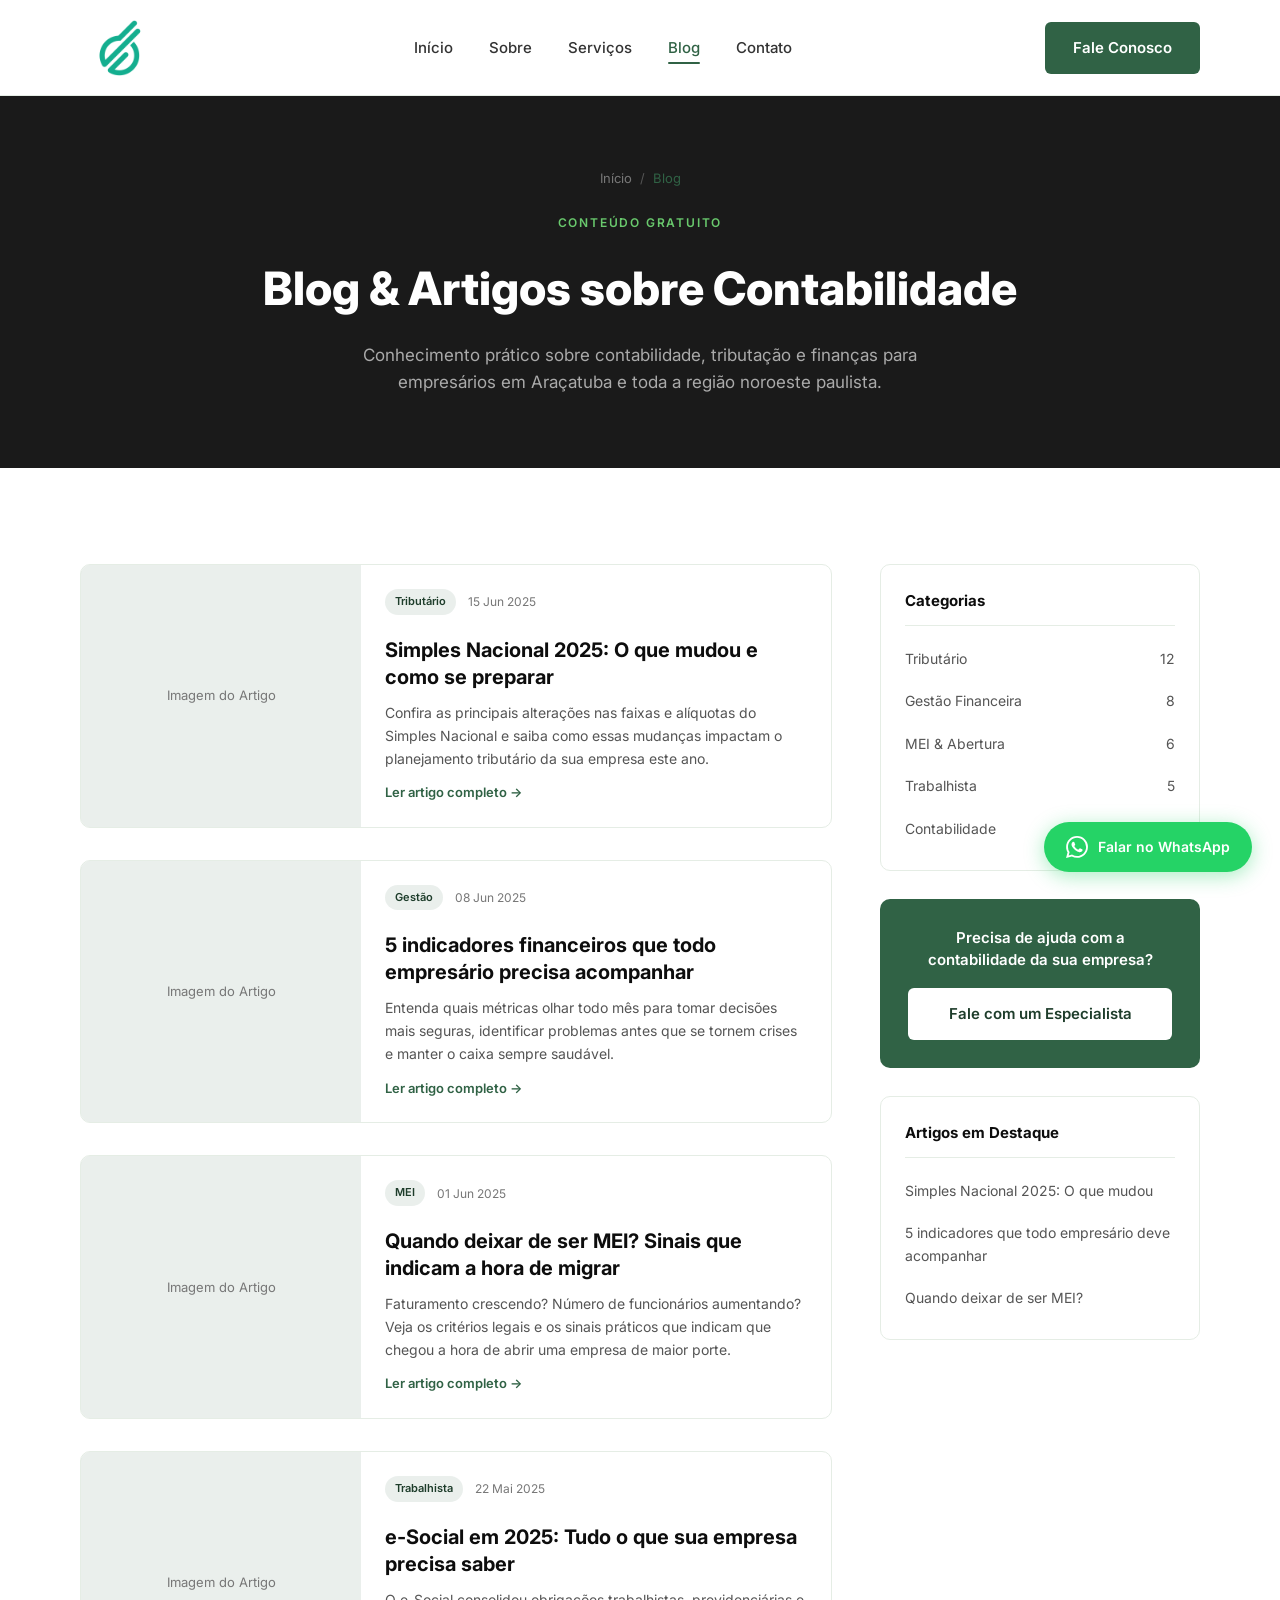
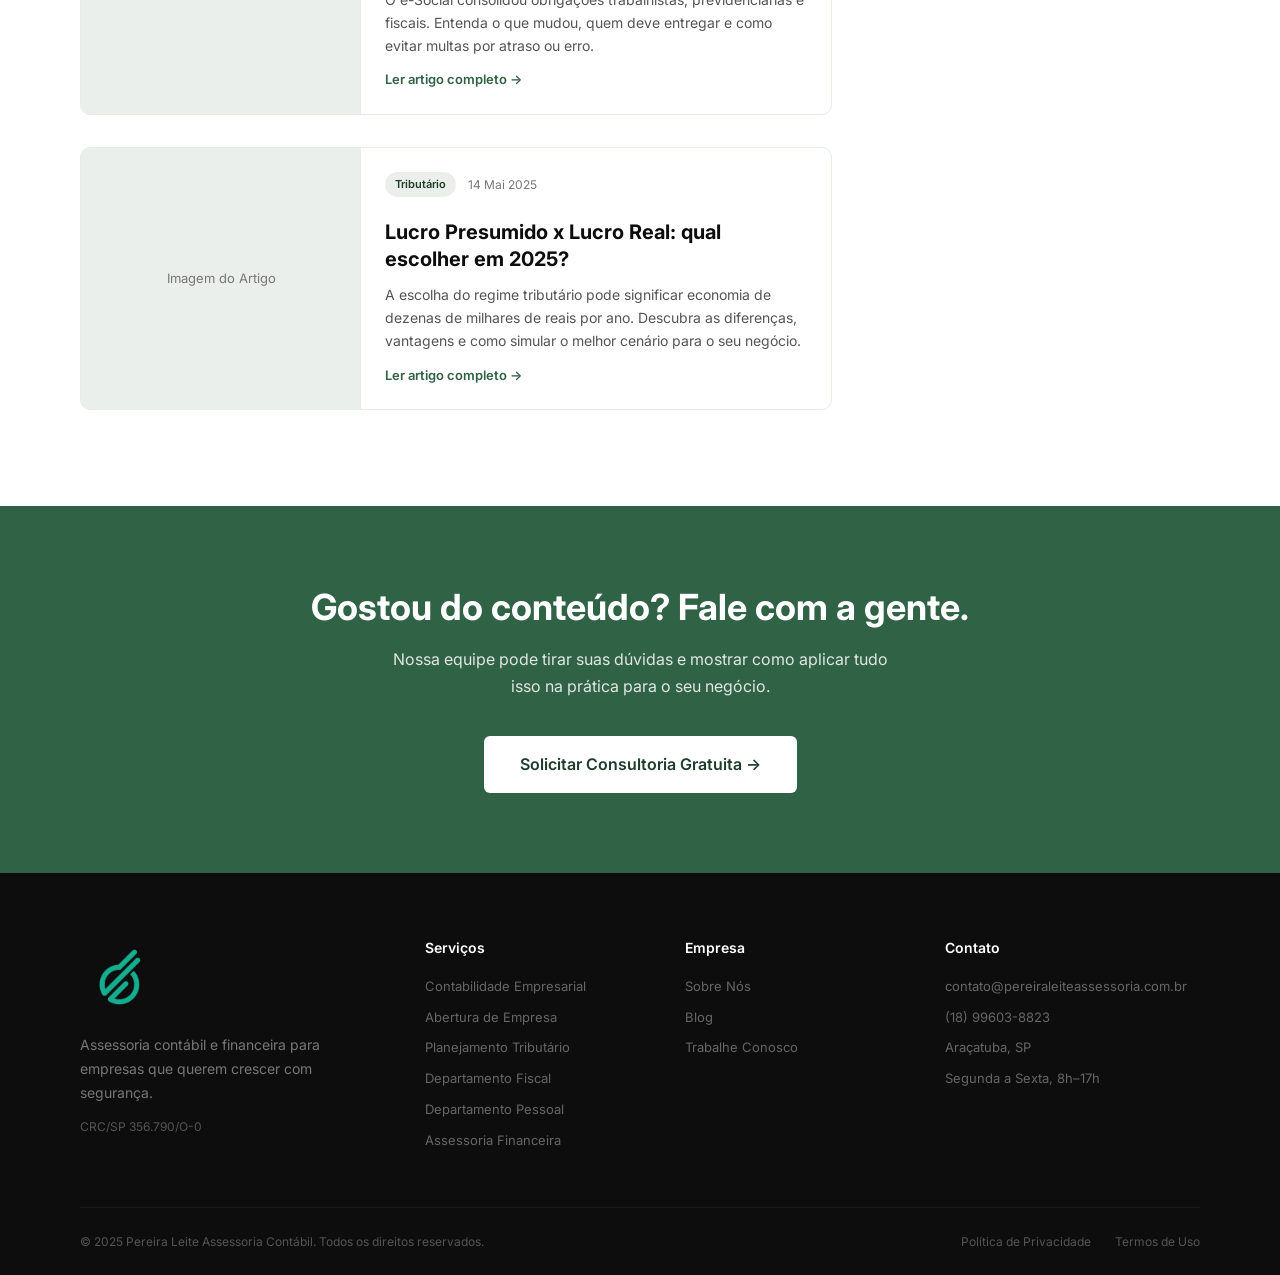
==== blog/index.html @ f35f28d1 "Add files via upload" ====
﻿<!DOCTYPE html>
<html lang="pt-BR">
<head>
  <meta charset="UTF-8" />
  <meta name="viewport" content="width=device-width, initial-scale=1.0" />
  <title>Blog de Contabilidade em Araçatuba-SP | Pereira Leite</title>
  <meta name="description" content="Artigos, dicas e novidades sobre contabilidade, tributação e gestão financeira para empresários em Araçatuba e região noroeste paulista. Conteúdo gratuito do escritório de contabilidade referência em Araçatuba-SP." />
  <meta name="keywords" content="blog contabilidade Araçatuba, dicas contador Araçatuba, tributação empresas Araçatuba SP, gestão financeira Araçatuba, Simples Nacional noroeste paulista, contabilidade digital Araçatuba" />
  <meta name="robots" content="index, follow" />
  <link rel="canonical" href="https://www.pereiraleiteassessoria.com.br/blog/" />

  <meta property="og:type" content="website" />
  <meta property="og:url" content="https://www.pereiraleiteassessoria.com.br/blog/" />
  <meta property="og:title" content="Blog de Contabilidade em Araçatuba-SP | Pereira Leite" />
  <meta property="og:description" content="Conteúdo gratuito sobre contabilidade, tributação e gestão financeira para empresários em Araçatuba e região noroeste paulista." />

  <script type="application/ld+json">
  {
    "@context": "https://schema.org",
    "@type": "Blog",
    "name": "Blog — Pereira Leite Assessoria Contábil",
    "url": "https://www.pereiraleiteassessoria.com.br/blog/",
    "description": "Artigos e dicas sobre contabilidade, planejamento tributário e gestão financeira para empresários e empreendedores em Araçatuba-SP e toda a região noroeste paulista.",
    "publisher": {
      "@type": "AccountingService",
      "name": "Pereira Leite Assessoria Contábil"
    },
    "blogPost": [
      {
        "@type": "BlogPosting",
        "headline": "Simples Nacional 2025: O que mudou e como se preparar",
        "datePublished": "2025-06-15",
        "keywords": "Simples Nacional, tributação, 2025"
      },
      {
        "@type": "BlogPosting",
        "headline": "5 indicadores financeiros que todo empresário precisa acompanhar",
        "datePublished": "2025-06-08",
        "keywords": "indicadores financeiros, DRE, fluxo de caixa"
      },
      {
        "@type": "BlogPosting",
        "headline": "Quando deixar de ser MEI? Sinais que indicam a hora de migrar",
        "datePublished": "2025-06-01",
        "keywords": "MEI, abertura de empresa, faturamento"
      }
    ]
  }
  </script>

  <link rel="icon" type="image/png" href="../img/favicon.png" />
  <link rel="apple-touch-icon" href="../img/favicon.png" />
  <link rel="stylesheet" href="../css/style.css" />
</head>
<body>

  <!-- HEADER -->
  <header class="header">
    <div class="container">
      <a href="../index.html" class="logo">
        <img src="../img/favicon.png" alt="Pereira Leite Assessoria Contábil" class="logo-img" />
      </a>
      <nav class="nav">
        <a href="../index.html">Início</a>
        <a href="../sobre.html">Sobre</a>
        <a href="../servicos.html">Serviços</a>
        <a href="index.html">Blog</a>
        <a href="../contato.html">Contato</a>
      </nav>
      <div class="header-cta">
        <a href="../contato.html" class="btn btn-primary">Fale Conosco</a>
      </div>
      <button class="menu-toggle" aria-label="Menu">
        <span></span><span></span><span></span>
      </button>
    </div>
  </header>

  <!-- PAGE HERO -->
  <section class="page-hero">
    <div class="container">
      <div class="breadcrumb">
        <a href="../index.html">Início</a> / <span>Blog</span>
      </div>
      <span class="section-label">Conteúdo Gratuito</span>
      <h1 class="page-hero-title">Blog & Artigos sobre Contabilidade</h1>
      <p class="page-hero-sub">Conhecimento prático sobre contabilidade, tributação e finanças para empresários em Araçatuba e toda a região noroeste paulista.</p>
    </div>
  </section>

  <!-- BLOG PAGE -->
  <section class="blog-page">
    <div class="container">
      <div class="blog-page-grid">

        <!-- Posts -->
        <div class="blog-posts-list">

          <article class="blog-post-card">
            <div class="blog-post-img">Imagem do Artigo</div>
            <div class="blog-post-body">
              <div class="blog-meta">
                <span class="blog-tag">Tributário</span>
                <span class="blog-date">15 Jun 2025</span>
              </div>
              <h2 class="blog-post-title">Simples Nacional 2025: O que mudou e como se preparar</h2>
              <p class="blog-post-excerpt">Confira as principais alterações nas faixas e alíquotas do Simples Nacional e saiba como essas mudanças impactam o planejamento tributário da sua empresa este ano.</p>
              <a href="#" class="blog-read-more" style="margin-top:12px; display:inline-flex;">Ler artigo completo →</a>
            </div>
          </article>

          <article class="blog-post-card">
            <div class="blog-post-img">Imagem do Artigo</div>
            <div class="blog-post-body">
              <div class="blog-meta">
                <span class="blog-tag">Gestão</span>
                <span class="blog-date">08 Jun 2025</span>
              </div>
              <h2 class="blog-post-title">5 indicadores financeiros que todo empresário precisa acompanhar</h2>
              <p class="blog-post-excerpt">Entenda quais métricas olhar todo mês para tomar decisões mais seguras, identificar problemas antes que se tornem crises e manter o caixa sempre saudável.</p>
              <a href="#" class="blog-read-more" style="margin-top:12px; display:inline-flex;">Ler artigo completo →</a>
            </div>
          </article>

          <article class="blog-post-card">
            <div class="blog-post-img">Imagem do Artigo</div>
            <div class="blog-post-body">
              <div class="blog-meta">
                <span class="blog-tag">MEI</span>
                <span class="blog-date">01 Jun 2025</span>
              </div>
              <h2 class="blog-post-title">Quando deixar de ser MEI? Sinais que indicam a hora de migrar</h2>
              <p class="blog-post-excerpt">Faturamento crescendo? Número de funcionários aumentando? Veja os critérios legais e os sinais práticos que indicam que chegou a hora de abrir uma empresa de maior porte.</p>
              <a href="#" class="blog-read-more" style="margin-top:12px; display:inline-flex;">Ler artigo completo →</a>
            </div>
          </article>

          <article class="blog-post-card">
            <div class="blog-post-img">Imagem do Artigo</div>
            <div class="blog-post-body">
              <div class="blog-meta">
                <span class="blog-tag">Trabalhista</span>
                <span class="blog-date">22 Mai 2025</span>
              </div>
              <h2 class="blog-post-title">e-Social em 2025: Tudo o que sua empresa precisa saber</h2>
              <p class="blog-post-excerpt">O e-Social consolidou obrigações trabalhistas, previdenciárias e fiscais. Entenda o que mudou, quem deve entregar e como evitar multas por atraso ou erro.</p>
              <a href="#" class="blog-read-more" style="margin-top:12px; display:inline-flex;">Ler artigo completo →</a>
            </div>
          </article>

          <article class="blog-post-card">
            <div class="blog-post-img">Imagem do Artigo</div>
            <div class="blog-post-body">
              <div class="blog-meta">
                <span class="blog-tag">Tributário</span>
                <span class="blog-date">14 Mai 2025</span>
              </div>
              <h2 class="blog-post-title">Lucro Presumido x Lucro Real: qual escolher em 2025?</h2>
              <p class="blog-post-excerpt">A escolha do regime tributário pode significar economia de dezenas de milhares de reais por ano. Descubra as diferenças, vantagens e como simular o melhor cenário para o seu negócio.</p>
              <a href="#" class="blog-read-more" style="margin-top:12px; display:inline-flex;">Ler artigo completo →</a>
            </div>
          </article>

        </div>

        <!-- Sidebar -->
        <aside class="blog-sidebar">
          <div class="sidebar-widget">
            <h3 class="sidebar-widget-title">Categorias</h3>
            <ul class="sidebar-categories">
              <li><a href="#">Tributário <span>12</span></a></li>
              <li><a href="#">Gestão Financeira <span>8</span></a></li>
              <li><a href="#">MEI & Abertura <span>6</span></a></li>
              <li><a href="#">Trabalhista <span>5</span></a></li>
              <li><a href="#">Contabilidade <span>9</span></a></li>
            </ul>
          </div>

          <div class="sidebar-cta">
            <p>Precisa de ajuda com a contabilidade da sua empresa?</p>
            <a href="../contato.html" class="btn btn-white">Fale com um Especialista</a>
          </div>

          <div class="sidebar-widget">
            <h3 class="sidebar-widget-title">Artigos em Destaque</h3>
            <ul class="sidebar-categories">
              <li><a href="#">Simples Nacional 2025: O que mudou</a></li>
              <li><a href="#">5 indicadores que todo empresário deve acompanhar</a></li>
              <li><a href="#">Quando deixar de ser MEI?</a></li>
            </ul>
          </div>
        </aside>

      </div>
    </div>
  </section>

  <!-- CTA BANNER -->
  <section class="cta-banner">
    <div class="container">
      <h2 class="section-title white">Gostou do conteúdo? Fale com a gente.</h2>
      <p class="section-sub">Nossa equipe pode tirar suas dúvidas e mostrar como aplicar tudo isso na prática para o seu negócio.</p>
      <a href="../contato.html" class="btn btn-white btn-lg">Solicitar Consultoria Gratuita →</a>
    </div>
  </section>

  <!-- FOOTER -->
  <footer class="footer">
    <div class="container">
      <div class="footer-main">
        <div class="footer-brand">
          <a href="../index.html" class="logo">
            <img src="../img/favicon.png" alt="Pereira Leite Assessoria Contábil" class="logo-img" />
          </a>
          <p class="footer-tagline">Assessoria contábil e financeira para empresas que querem crescer com segurança.</p>
          <p class="footer-crc">CRC/SP 356.790/O-0</p>
        </div>
        <div class="footer-col">
          <p class="footer-col-title">Serviços</p>
          <ul>
            <li><a href="../servicos.html">Contabilidade Empresarial</a></li>
            <li><a href="../servicos.html">Abertura de Empresa</a></li>
            <li><a href="../servicos.html">Planejamento Tributário</a></li>
            <li><a href="../servicos.html">Departamento Fiscal</a></li>
            <li><a href="../servicos.html">Departamento Pessoal</a></li>
            <li><a href="../servicos.html">Assessoria Financeira</a></li>
          </ul>
        </div>
        <div class="footer-col">
          <p class="footer-col-title">Empresa</p>
          <ul>
            <li><a href="../sobre.html">Sobre Nós</a></li>
            <li><a href="index.html">Blog</a></li>
            <li><a href="../contato.html">Trabalhe Conosco</a></li>
          </ul>
        </div>
        <div class="footer-col">
          <p class="footer-col-title">Contato</p>
          <ul>
            <li>contato@pereiraleiteassessoria.com.br</li>
            <li>(18) 99603-8823</li>
            <li>Araçatuba, SP</li>
            <li>Segunda a Sexta, 8h–17h</li>
          </ul>
        </div>
      </div>
      <div class="footer-bottom">
        <p>© 2025 Pereira Leite Assessoria Contábil. Todos os direitos reservados.</p>
        <div class="footer-bottom-links">
          <a href="#">Política de Privacidade</a>
          <a href="#">Termos de Uso</a>
        </div>
      </div>
    </div>
  </footer>

  <a href="https://wa.me/5518996038823?text=Ol%C3%A1%2C%20gostaria%20de%20saber%20mais%20sobre%20os%20servi%C3%A7os%20da%20Pereira%20Leite." class="whatsapp-float" target="_blank" rel="noopener" aria-label="Falar no WhatsApp">
    <svg viewBox="0 0 24 24" fill="currentColor" xmlns="http://www.w3.org/2000/svg"><path d="M17.472 14.382c-.297-.149-1.758-.867-2.03-.967-.273-.099-.471-.148-.67.15-.197.297-.767.966-.94 1.164-.173.199-.347.223-.644.075-.297-.15-1.255-.463-2.39-1.475-.883-.788-1.48-1.761-1.653-2.059-.173-.297-.018-.458.13-.606.134-.133.298-.347.446-.52.149-.174.198-.298.298-.497.099-.198.05-.371-.025-.52-.075-.149-.669-1.612-.916-2.207-.242-.579-.487-.5-.669-.51-.173-.008-.371-.01-.57-.01-.198 0-.52.074-.792.372-.272.297-1.04 1.016-1.04 2.479 0 1.462 1.065 2.875 1.213 3.074.149.198 2.096 3.2 5.077 4.487.709.306 1.262.489 1.694.625.712.227 1.36.195 1.871.118.571-.085 1.758-.719 2.006-1.413.248-.694.248-1.289.173-1.413-.074-.124-.272-.198-.57-.347m-5.421 7.403h-.004a9.87 9.87 0 01-5.031-1.378l-.361-.214-3.741.982.998-3.648-.235-.374a9.86 9.86 0 01-1.51-5.26c.001-5.45 4.436-9.884 9.888-9.884 2.64 0 5.122 1.03 6.988 2.898a9.825 9.825 0 012.893 6.994c-.003 5.45-4.437 9.884-9.885 9.884m8.413-18.297A11.815 11.815 0 0012.05 0C5.495 0 .16 5.335.157 11.892c0 2.096.547 4.142 1.588 5.945L.057 24l6.305-1.654a11.882 11.882 0 005.683 1.448h.005c6.554 0 11.89-5.335 11.893-11.893a11.821 11.821 0 00-3.48-8.413Z"/></svg>
    <span class="wa-label">Falar no WhatsApp</span>
  </a>
  <script src="../js/main.js"></script>
</body>
</html>
---- css/style.css ----
/* ============================================================
   Pereira Leite Assessoria Contábil — Design System
   ============================================================ */

@import url('https://fonts.googleapis.com/css2?family=Inter:wght@400;500;600;700;800&display=swap');

:root {
  --green:        #306245;
  --green-light:  #3d7a57;
  --green-dark:   #1e3d2b;
  --green-bg:     #f0f5f2;
  --green-subtle: rgba(48, 98, 69, 0.10);
  --black:        #0D0D0D;
  --dark:         #1A1A1A;
  --gray-700:     #333333;
  --gray-500:     #555555;
  --gray-400:     #777777;
  --gray-200:     #DDDDDD;
  --gray-100:     #F5F5F5;
  --white:        #FFFFFF;
  --border:       #E5EDE5;

  --font:         'Inter', sans-serif;
  --radius-sm:    6px;
  --radius-md:    10px;
  --radius-lg:    14px;
  --shadow-sm:    0 1px 4px rgba(0,0,0,.06);
  --shadow-md:    0 4px 16px rgba(0,0,0,.08);
  --shadow-lg:    0 8px 32px rgba(0,0,0,.10);

  --container:    1280px;
  --section-py:   96px;
}

/* ── Reset ── */
*, *::before, *::after { box-sizing: border-box; margin: 0; padding: 0; }
html { scroll-behavior: smooth; }
body { font-family: var(--font); color: var(--dark); background: var(--white); line-height: 1.6; -webkit-font-smoothing: antialiased; }
img { max-width: 100%; display: block; }
a { color: inherit; text-decoration: none; }
ul { list-style: none; }

/* ── Container ── */
.container {
  width: 100%;
  max-width: var(--container);
  margin: 0 auto;
  padding: 0 80px;
}

/* ── Buttons ── */
.btn {
  display: inline-flex;
  align-items: center;
  gap: 8px;
  font-family: var(--font);
  font-weight: 600;
  font-size: 15px;
  border-radius: var(--radius-sm);
  padding: 14px 28px;
  cursor: pointer;
  border: none;
  transition: all .2s ease;
  white-space: nowrap;
}
.btn-primary {
  background: var(--green);
  color: var(--white);
}
.btn-primary:hover { background: var(--green-light); transform: translateY(-1px); box-shadow: var(--shadow-md); }
.btn-outline {
  background: transparent;
  color: var(--green);
  border: 1.5px solid var(--green);
}
.btn-outline:hover { background: var(--green-bg); transform: translateY(-1px); }
.btn-white {
  background: var(--white);
  color: var(--green-dark);
}
.btn-white:hover { background: var(--green-bg); transform: translateY(-1px); }
.btn-lg { font-size: 16px; padding: 16px 36px; }

/* ── Section Label ── */
.section-label {
  display: inline-block;
  font-size: 12px;
  font-weight: 600;
  letter-spacing: 1.8px;
  text-transform: uppercase;
  color: var(--green);
  margin-bottom: 12px;
}

/* ── Section Title ── */
.section-title {
  font-size: 38px;
  font-weight: 700;
  line-height: 1.2;
  color: var(--black);
}
.section-title.white { color: var(--white); }

.section-sub {
  font-size: 16px;
  color: var(--gray-500);
  line-height: 1.7;
  max-width: 560px;
}

/* ── Header ── */
.header {
  position: sticky;
  top: 0;
  z-index: 100;
  background: var(--white);
  border-bottom: 1px solid var(--border);
  height: 96px;
}
.header .container {
  height: 100%;
  display: flex;
  align-items: center;
  justify-content: space-between;
}
.logo {
  display: flex;
  align-items: center;
  gap: 10px;
  font-weight: 700;
  font-size: 18px;
  color: var(--black);
}
.logo-img { height: 80px; width: auto; display: block; }
.nav { display: flex; align-items: center; gap: 36px; }
.nav a {
  font-size: 15px;
  font-weight: 500;
  color: var(--gray-700);
  transition: color .2s;
  position: relative;
}
.nav a:hover, .nav a.active { color: var(--green); }
.nav a.active::after {
  content: '';
  position: absolute;
  bottom: -4px;
  left: 0; right: 0;
  height: 2px;
  background: var(--green);
  border-radius: 2px;
}
.header-cta { display: flex; align-items: center; gap: 12px; }

/* ── Mobile menu toggle ── */
.menu-toggle {
  display: none;
  flex-direction: column;
  gap: 5px;
  cursor: pointer;
  padding: 4px;
  background: none;
  border: none;
}
.menu-toggle span {
  display: block;
  width: 24px;
  height: 2px;
  background: var(--dark);
  border-radius: 2px;
  transition: all .3s;
}

/* ── Hero ── */
.hero {
  background: var(--green-bg);
  padding: 100px 0;
  text-align: center;
}
.hero-badge {
  display: inline-flex;
  align-items: center;
  gap: 6px;
  background: var(--green-subtle);
  color: var(--green-dark);
  font-size: 13px;
  font-weight: 500;
  padding: 6px 16px;
  border-radius: 20px;
  margin-bottom: 28px;
}
.hero-title {
  font-size: 58px;
  font-weight: 800;
  line-height: 1.15;
  color: var(--black);
  max-width: 760px;
  margin: 0 auto 20px;
}
.hero-title span { color: var(--green); }
.hero-sub {
  font-size: 18px;
  color: var(--gray-500);
  line-height: 1.7;
  max-width: 600px;
  margin: 0 auto 40px;
}
.hero-ctas {
  display: flex;
  align-items: center;
  justify-content: center;
  gap: 16px;
  flex-wrap: wrap;
  margin-bottom: 64px;
}
.trust-row {
  display: flex;
  align-items: center;
  justify-content: center;
  gap: 40px;
  flex-wrap: wrap;
}
.trust-item { text-align: center; }
.trust-number {
  font-size: 30px;
  font-weight: 700;
  color: var(--green);
  line-height: 1;
}
.trust-label {
  font-size: 13px;
  color: var(--gray-400);
  margin-top: 4px;
}
.trust-divider {
  width: 1px;
  height: 44px;
  background: var(--gray-200);
}

/* ── Services ── */
.services { padding: var(--section-py) 0; background: var(--white); }
.services-header {
  text-align: center;
  margin-bottom: 56px;
}
.services-header .section-sub { margin: 12px auto 0; }
.services-grid {
  display: grid;
  grid-template-columns: repeat(3, 1fr);
  gap: 24px;
}
.service-card {
  background: var(--green-bg);
  border: 1px solid var(--border);
  border-radius: var(--radius-md);
  padding: 32px 28px;
  transition: all .25s ease;
}
.service-card:hover {
  transform: translateY(-4px);
  box-shadow: var(--shadow-md);
  border-color: var(--green);
}
.service-icon {
  width: 48px;
  height: 48px;
  background: var(--green-subtle);
  border-radius: var(--radius-sm);
  display: flex;
  align-items: center;
  justify-content: center;
  color: var(--green);
  margin-bottom: 16px;
}
.service-icon svg { width: 24px; height: 24px; }
.service-title {
  font-size: 18px;
  font-weight: 600;
  color: var(--black);
  margin-bottom: 10px;
}
.service-desc {
  font-size: 14px;
  color: var(--gray-500);
  line-height: 1.65;
}
.service-link {
  display: inline-flex;
  align-items: center;
  gap: 6px;
  font-size: 13px;
  font-weight: 600;
  color: var(--green);
  margin-top: 16px;
  transition: gap .2s;
}
.service-link:hover { gap: 10px; }

/* ── About ── */
.about {
  background: var(--dark);
  padding: var(--section-py) 0;
}
.about .container {
  display: grid;
  grid-template-columns: 1fr 1fr;
  gap: 80px;
  align-items: center;
}
.about-image {
  border-radius: var(--radius-lg);
  overflow: hidden;
  aspect-ratio: 4/3;
  background: rgba(46,125,50,.15);
  display: flex;
  align-items: center;
  justify-content: center;
  color: var(--gray-400);
  font-size: 14px;
}
.about-image img { width: 100%; height: 100%; object-fit: cover; }
.about-label { color: #69C96D; }
.about-title { color: var(--white); margin: 8px 0 20px; font-size: 36px; }
.about-desc {
  font-size: 16px;
  color: #AAAAAA;
  line-height: 1.75;
  margin-bottom: 28px;
}
.about-list { display: flex; flex-direction: column; gap: 12px; }
.about-list li {
  display: flex;
  align-items: center;
  gap: 12px;
  font-size: 15px;
  font-weight: 500;
  color: #DDDDDD;
}
.about-list li::before {
  content: '';
  width: 8px;
  height: 8px;
  border-radius: 50%;
  background: var(--green);
  flex-shrink: 0;
}

/* ── CTA Banner ── */
.cta-banner {
  background: var(--green);
  padding: 80px 0;
  text-align: center;
}
.cta-banner .section-title { font-size: 36px; max-width: 680px; margin: 0 auto 16px; }
.cta-banner .section-sub { color: rgba(255,255,255,.85); max-width: 520px; margin: 0 auto 36px; }
.cta-banner .btn-white { font-size: 16px; padding: 16px 36px; }

/* ── Blog ── */
.blog { padding: var(--section-py) 0; background: var(--green-bg); }
.blog-header {
  display: flex;
  align-items: flex-end;
  justify-content: space-between;
  margin-bottom: 48px;
}
.blog-grid {
  display: grid;
  grid-template-columns: repeat(3, 1fr);
  gap: 28px;
}
.blog-card {
  background: var(--white);
  border-radius: var(--radius-md);
  border: 1px solid var(--border);
  overflow: hidden;
  transition: all .25s;
}
.blog-card:hover { transform: translateY(-4px); box-shadow: var(--shadow-md); }
.blog-card-img {
  aspect-ratio: 16/9;
  background: var(--green-subtle);
  display: flex;
  align-items: center;
  justify-content: center;
  color: var(--gray-400);
  font-size: 13px;
  overflow: hidden;
}
.blog-card-img img { width: 100%; height: 100%; object-fit: cover; }
.blog-card-body { padding: 24px; }
.blog-meta {
  display: flex;
  align-items: center;
  gap: 12px;
  margin-bottom: 12px;
}
.blog-tag {
  background: var(--green-subtle);
  color: var(--green-dark);
  font-size: 11px;
  font-weight: 600;
  padding: 4px 10px;
  border-radius: 20px;
}
.blog-date { font-size: 12px; color: var(--gray-400); }
.blog-card-title {
  font-size: 17px;
  font-weight: 600;
  color: var(--black);
  line-height: 1.4;
  margin-bottom: 10px;
}
.blog-card-excerpt {
  font-size: 13px;
  color: var(--gray-500);
  line-height: 1.65;
  margin-bottom: 16px;
}
.blog-read-more {
  font-size: 13px;
  font-weight: 600;
  color: var(--green);
  display: inline-flex;
  align-items: center;
  gap: 4px;
  transition: gap .2s;
}
.blog-read-more:hover { gap: 8px; }

/* ── Footer ── */
.footer {
  background: var(--black);
  padding-top: 64px;
}
.footer-main {
  display: grid;
  grid-template-columns: 1.4fr 1fr 1fr 1.2fr;
  gap: 48px;
  padding-bottom: 56px;
}
.footer-brand .logo { margin-bottom: 16px; }
.footer-tagline {
  font-size: 14px;
  color: #777;
  line-height: 1.7;
  margin-bottom: 12px;
}
.footer-crc { font-size: 12px; color: #555; }
.footer-col-title {
  font-size: 14px;
  font-weight: 600;
  color: var(--white);
  margin-bottom: 16px;
}
.footer-col ul { display: flex; flex-direction: column; gap: 10px; }
.footer-col ul li a, .footer-col ul li {
  font-size: 13px;
  color: #666;
  transition: color .2s;
}
.footer-col ul li a:hover { color: var(--green); }
.footer-bottom {
  border-top: 1px solid #1A1A1A;
  padding: 24px 0;
  display: flex;
  align-items: center;
  justify-content: space-between;
}
.footer-bottom p, .footer-bottom a {
  font-size: 12px;
  color: #555;
}
.footer-bottom a:hover { color: var(--green); }
.footer-bottom-links { display: flex; gap: 24px; }

/* ── Page Hero (inner pages) ── */
.page-hero {
  background: var(--dark);
  padding: 72px 0;
  text-align: center;
}
.page-hero .section-label { color: #69C96D; }
.page-hero .page-hero-title {
  font-size: 46px;
  font-weight: 800;
  color: var(--white);
  margin: 8px 0 16px;
}
.page-hero .page-hero-sub {
  font-size: 17px;
  color: #AAAAAA;
  max-width: 560px;
  margin: 0 auto;
}
.breadcrumb {
  display: flex;
  align-items: center;
  justify-content: center;
  gap: 8px;
  font-size: 13px;
  color: #555;
  margin-bottom: 20px;
}
.breadcrumb a { color: #777; }
.breadcrumb a:hover { color: var(--green); }
.breadcrumb span { color: var(--green); }

/* ── Contact Form ── */
.contact-section { padding: var(--section-py) 0; }
.contact-grid {
  display: grid;
  grid-template-columns: 1fr 1.3fr;
  gap: 80px;
  align-items: start;
}
.contact-info { display: flex; flex-direction: column; gap: 28px; }
.contact-info-title { font-size: 28px; font-weight: 700; color: var(--black); margin-bottom: 8px; }
.contact-info-desc { font-size: 15px; color: var(--gray-500); line-height: 1.7; }
.contact-item {
  display: flex;
  gap: 16px;
  align-items: flex-start;
}
.contact-item-icon {
  width: 44px;
  height: 44px;
  background: var(--green-subtle);
  border-radius: var(--radius-sm);
  display: flex;
  align-items: center;
  justify-content: center;
  flex-shrink: 0;
  color: var(--green);
}
.contact-item-icon svg { width: 20px; height: 20px; }
.contact-item-label { font-size: 12px; color: var(--gray-400); font-weight: 500; text-transform: uppercase; letter-spacing: 1px; }
.contact-item-value { font-size: 15px; font-weight: 500; color: var(--dark); margin-top: 2px; }
.contact-form {
  background: var(--white);
  border: 1px solid var(--border);
  border-radius: var(--radius-lg);
  padding: 40px;
  box-shadow: var(--shadow-sm);
}
.form-title { font-size: 22px; font-weight: 700; margin-bottom: 28px; color: var(--black); }
.form-row { display: grid; grid-template-columns: 1fr 1fr; gap: 16px; }
.form-group { display: flex; flex-direction: column; gap: 6px; margin-bottom: 16px; }
.form-group label { font-size: 13px; font-weight: 600; color: var(--gray-700); }
.form-group input,
.form-group select,
.form-group textarea {
  font-family: var(--font);
  font-size: 14px;
  color: var(--dark);
  background: var(--white);
  border: 1.5px solid var(--border);
  border-radius: var(--radius-sm);
  padding: 12px 14px;
  outline: none;
  transition: border-color .2s;
  width: 100%;
}
.form-group input:focus,
.form-group select:focus,
.form-group textarea:focus { border-color: var(--green); box-shadow: 0 0 0 3px rgba(46,125,50,.08); }
.form-group textarea { resize: vertical; min-height: 120px; }
.form-group .form-full { grid-column: 1 / -1; }
.form-submit { width: 100%; justify-content: center; font-size: 16px; padding: 16px; }

/* ── Map placeholder ── */
.map-placeholder {
  background: var(--green-subtle);
  border-radius: var(--radius-md);
  height: 280px;
  display: flex;
  align-items: center;
  justify-content: center;
  font-size: 14px;
  color: var(--gray-400);
  border: 1px dashed var(--border);
  margin-top: 28px;
}

/* ── Blog page ── */
.blog-page { padding: var(--section-py) 0; }
.blog-page-grid {
  display: grid;
  grid-template-columns: 1fr 320px;
  gap: 48px;
  align-items: start;
}
.blog-posts-list { display: flex; flex-direction: column; gap: 32px; }
.blog-post-card {
  display: grid;
  grid-template-columns: 280px 1fr;
  gap: 24px;
  background: var(--white);
  border: 1px solid var(--border);
  border-radius: var(--radius-md);
  overflow: hidden;
  transition: all .25s;
}
.blog-post-card:hover { box-shadow: var(--shadow-md); transform: translateY(-2px); }
.blog-post-img {
  background: var(--green-subtle);
  display: flex;
  align-items: center;
  justify-content: center;
  color: var(--gray-400);
  font-size: 13px;
  min-height: 180px;
}
.blog-post-body { padding: 24px 24px 24px 0; display: flex; flex-direction: column; justify-content: center; }
.blog-post-title { font-size: 20px; font-weight: 700; color: var(--black); margin: 10px 0 10px; line-height: 1.35; }
.blog-post-excerpt { font-size: 14px; color: var(--gray-500); line-height: 1.65; }

/* Sidebar */
.blog-sidebar { display: flex; flex-direction: column; gap: 28px; }
.sidebar-widget {
  background: var(--white);
  border: 1px solid var(--border);
  border-radius: var(--radius-md);
  padding: 24px;
}
.sidebar-widget-title {
  font-size: 15px;
  font-weight: 700;
  color: var(--black);
  margin-bottom: 16px;
  padding-bottom: 12px;
  border-bottom: 1px solid var(--border);
}
.sidebar-categories { display: flex; flex-direction: column; gap: 8px; }
.sidebar-categories li a {
  display: flex;
  justify-content: space-between;
  font-size: 14px;
  color: var(--gray-500);
  padding: 6px 0;
  transition: color .2s;
}
.sidebar-categories li a:hover { color: var(--green); }
.sidebar-cta {
  background: var(--green);
  border-radius: var(--radius-md);
  padding: 28px;
  text-align: center;
}
.sidebar-cta p { font-size: 15px; font-weight: 600; color: white; margin-bottom: 16px; line-height: 1.5; }
.sidebar-cta .btn { width: 100%; justify-content: center; }

/* ── Sobre page ── */
.about-page { padding: var(--section-py) 0; }
.about-page-grid {
  display: grid;
  grid-template-columns: 1fr 1fr;
  gap: 80px;
  align-items: center;
  margin-bottom: 80px;
}
.about-page-img {
  border-radius: var(--radius-lg);
  aspect-ratio: 4/3;
  background: var(--green-subtle);
  display: flex;
  align-items: center;
  justify-content: center;
  color: var(--gray-400);
  font-size: 14px;
}
.about-page-img img { width: 100%; height: 100%; object-fit: cover; border-radius: var(--radius-lg); }
.values-section { padding: var(--section-py) 0; background: var(--green-bg); }
.values-grid {
  display: grid;
  grid-template-columns: repeat(3, 1fr);
  gap: 24px;
  margin-top: 48px;
}
.value-card {
  background: var(--white);
  border: 1px solid var(--border);
  border-radius: var(--radius-md);
  padding: 32px 28px;
  text-align: center;
}
.value-icon { margin-bottom: 16px; display: flex; align-items: center; justify-content: center; color: var(--green); }
.value-icon svg { width: 32px; height: 32px; }
.value-title { font-size: 18px; font-weight: 700; color: var(--black); margin-bottom: 10px; }
.value-desc { font-size: 14px; color: var(--gray-500); line-height: 1.65; }
.team-section { padding: var(--section-py) 0; }
.team-grid {
  display: grid;
  grid-template-columns: repeat(3, 1fr);
  gap: 28px;
  margin-top: 48px;
}
.team-card {
  background: var(--white);
  border: 1px solid var(--border);
  border-radius: var(--radius-md);
  overflow: hidden;
  text-align: center;
}
.team-photo {
  background: var(--green-subtle);
  aspect-ratio: 1;
  display: flex;
  align-items: center;
  justify-content: center;
  color: var(--gray-400);
  font-size: 13px;
}
.team-photo img { width: 100%; height: 100%; object-fit: cover; }
.team-info { padding: 20px; }
.team-name { font-size: 17px; font-weight: 700; color: var(--black); }
.team-role { font-size: 13px; color: var(--green); font-weight: 500; margin: 4px 0 8px; }
.team-crc { font-size: 12px; color: var(--gray-400); }

/* ── Serviços page ── */
.services-page { padding: var(--section-py) 0; }
.services-full-grid {
  display: grid;
  grid-template-columns: repeat(2, 1fr);
  gap: 28px;
}
.service-full-card {
  background: var(--white);
  border: 1px solid var(--border);
  border-radius: var(--radius-md);
  padding: 36px 32px;
  transition: all .25s;
}
.service-full-card:hover { border-color: var(--green); box-shadow: var(--shadow-md); transform: translateY(-2px); }
.service-full-card .service-icon { margin-bottom: 20px; }
.service-full-title { font-size: 22px; font-weight: 700; color: var(--black); margin-bottom: 12px; }
.service-full-desc { font-size: 15px; color: var(--gray-500); line-height: 1.7; margin-bottom: 20px; }
.service-includes { display: flex; flex-direction: column; gap: 8px; }
.service-includes li {
  display: flex;
  align-items: center;
  gap: 8px;
  font-size: 13px;
  color: var(--gray-700);
}
.service-includes li::before {
  content: '✓';
  color: var(--green);
  font-weight: 700;
  flex-shrink: 0;
}
.faq-section { padding: var(--section-py) 0; background: var(--green-bg); }
.faq-list { max-width: 760px; margin: 48px auto 0; display: flex; flex-direction: column; gap: 12px; }
.faq-item {
  background: var(--white);
  border: 1px solid var(--border);
  border-radius: var(--radius-sm);
  overflow: hidden;
}
.faq-question {
  display: flex;
  justify-content: space-between;
  align-items: center;
  padding: 20px 24px;
  font-weight: 600;
  font-size: 15px;
  cursor: pointer;
  color: var(--black);
  transition: color .2s;
}
.faq-question:hover { color: var(--green); }
.faq-question::after { content: '+'; font-size: 20px; font-weight: 400; color: var(--green); }
.faq-answer {
  padding: 0 24px 20px;
  font-size: 14px;
  color: var(--gray-500);
  line-height: 1.7;
  display: none;
}
.faq-item.open .faq-answer { display: block; }
.faq-item.open .faq-question::after { content: '−'; }

/* ── Testimonials ── */
.testimonials { padding: var(--section-py) 0; background: var(--white); }
.testimonials-header { text-align: center; margin-bottom: 56px; }
.testimonials-header .section-sub { margin: 12px auto 0; }
.testimonials-grid {
  display: grid;
  grid-template-columns: repeat(3, 1fr);
  gap: 24px;
}
.testimonial-card {
  background: var(--green-bg);
  border: 1px solid var(--border);
  border-radius: var(--radius-md);
  padding: 32px 28px;
  position: relative;
}
.testimonial-stars { color: #F5A623; font-size: 16px; margin-bottom: 16px; letter-spacing: 2px; }
.testimonial-text {
  font-size: 15px;
  color: var(--gray-700);
  line-height: 1.75;
  margin-bottom: 24px;
  font-style: italic;
}
.testimonial-author { display: flex; align-items: center; gap: 12px; }
.testimonial-avatar {
  width: 48px;
  height: 48px;
  border-radius: 50%;
  overflow: hidden;
  border: 2px solid var(--border);
  flex-shrink: 0;
  display: flex;
  align-items: center;
  justify-content: center;
}
.testimonial-avatar svg { width: 100%; height: 100%; display: block; }
.testimonial-name { font-size: 14px; font-weight: 700; color: var(--black); }
.testimonial-company { font-size: 12px; color: var(--gray-400); margin-top: 2px; }

/* ── Segments ── */
.segments { padding: var(--section-py) 0; background: var(--dark); }
.segments-header { text-align: center; margin-bottom: 56px; }
.segments-header .section-label { color: #69C96D; }
.segments-header .section-title { color: var(--white); margin: 8px 0 12px; }
.segments-header .section-sub { color: #AAAAAA; margin: 0 auto; }
.segments-grid {
  display: grid;
  grid-template-columns: repeat(3, 1fr);
  gap: 24px;
}
.segment-card {
  background: rgba(255,255,255,.04);
  border: 1px solid rgba(255,255,255,.08);
  border-radius: var(--radius-md);
  padding: 36px 28px;
  text-align: center;
  transition: all .25s;
}
.segment-card:hover { background: rgba(48,98,69,.25); border-color: var(--green); transform: translateY(-4px); }
.segment-icon { margin-bottom: 16px; display: flex; align-items: center; justify-content: center; color: var(--white); }
.segment-icon svg { width: 36px; height: 36px; }
.segment-title { font-size: 20px; font-weight: 700; color: var(--white); margin-bottom: 12px; }
.segment-desc { font-size: 14px; color: #AAAAAA; line-height: 1.7; margin-bottom: 20px; }
.segment-tags { display: flex; flex-wrap: wrap; gap: 8px; justify-content: center; }
.segment-tag {
  background: rgba(48,98,69,.3);
  color: #69C96D;
  font-size: 11px;
  font-weight: 600;
  padding: 4px 10px;
  border-radius: 20px;
}

/* ── WhatsApp Float ── */
.whatsapp-float {
  position: fixed;
  bottom: 28px;
  right: 28px;
  z-index: 999;
  display: flex;
  align-items: center;
  gap: 10px;
  background: #25D366;
  color: var(--white);
  font-size: 14px;
  font-weight: 600;
  padding: 14px 22px;
  border-radius: 50px;
  box-shadow: 0 4px 20px rgba(37,211,102,.4);
  transition: all .25s;
  text-decoration: none;
}
.whatsapp-float:hover { background: #1ebe5a; transform: translateY(-2px); box-shadow: 0 8px 28px rgba(37,211,102,.5); color: var(--white); }
.whatsapp-float svg { width: 22px; height: 22px; flex-shrink: 0; }
@media (max-width: 768px) {
  .whatsapp-float .wa-label { display: none; }
  .whatsapp-float { padding: 14px; border-radius: 50%; bottom: 20px; right: 20px; }
}

/* ── Responsive ── */
@media (max-width: 1024px) {
  .container { padding: 0 40px; }
  .hero-title { font-size: 44px; }
  .services-grid { grid-template-columns: repeat(2, 1fr); }
  .about .container { grid-template-columns: 1fr; gap: 48px; }
  .footer-main { grid-template-columns: 1fr 1fr; }
  .blog-page-grid { grid-template-columns: 1fr; }
  .blog-sidebar { display: grid; grid-template-columns: 1fr 1fr; }
  .about-page-grid { grid-template-columns: 1fr; gap: 40px; }
  .services-full-grid { grid-template-columns: 1fr; }
}

@media (max-width: 768px) {
  :root { --section-py: 64px; }
  .container { padding: 0 24px; }
  .nav, .header-cta { display: none; }
  .menu-toggle { display: flex; }
  .nav.open {
    display: flex;
    flex-direction: column;
    position: fixed;
    top: 72px;
    left: 0; right: 0;
    background: var(--white);
    padding: 24px;
    gap: 20px;
    border-bottom: 1px solid var(--border);
    box-shadow: var(--shadow-md);
    z-index: 99;
  }
  .nav.open + .header-cta { display: none; }
  .hero-title { font-size: 34px; }
  .hero-sub { font-size: 15px; }
  .services-grid { grid-template-columns: 1fr; }
  .contact-grid { grid-template-columns: 1fr; gap: 40px; }
  .blog-grid { grid-template-columns: 1fr; }
  .team-grid { grid-template-columns: repeat(2, 1fr); }
  .values-grid { grid-template-columns: 1fr; }
  .blog-post-card { grid-template-columns: 1fr; }
  .blog-post-img { min-height: 160px; }
  .blog-post-body { padding: 20px; }
  .footer-main { grid-template-columns: 1fr; gap: 32px; }
  .section-title { font-size: 28px; }
  .cta-banner .section-title { font-size: 26px; }
  .blog-header { flex-direction: column; align-items: flex-start; gap: 16px; }
  .trust-row { gap: 24px; }
  .trust-divider { display: none; }
  .form-row { grid-template-columns: 1fr; }
  .blog-sidebar { display: flex; }
}
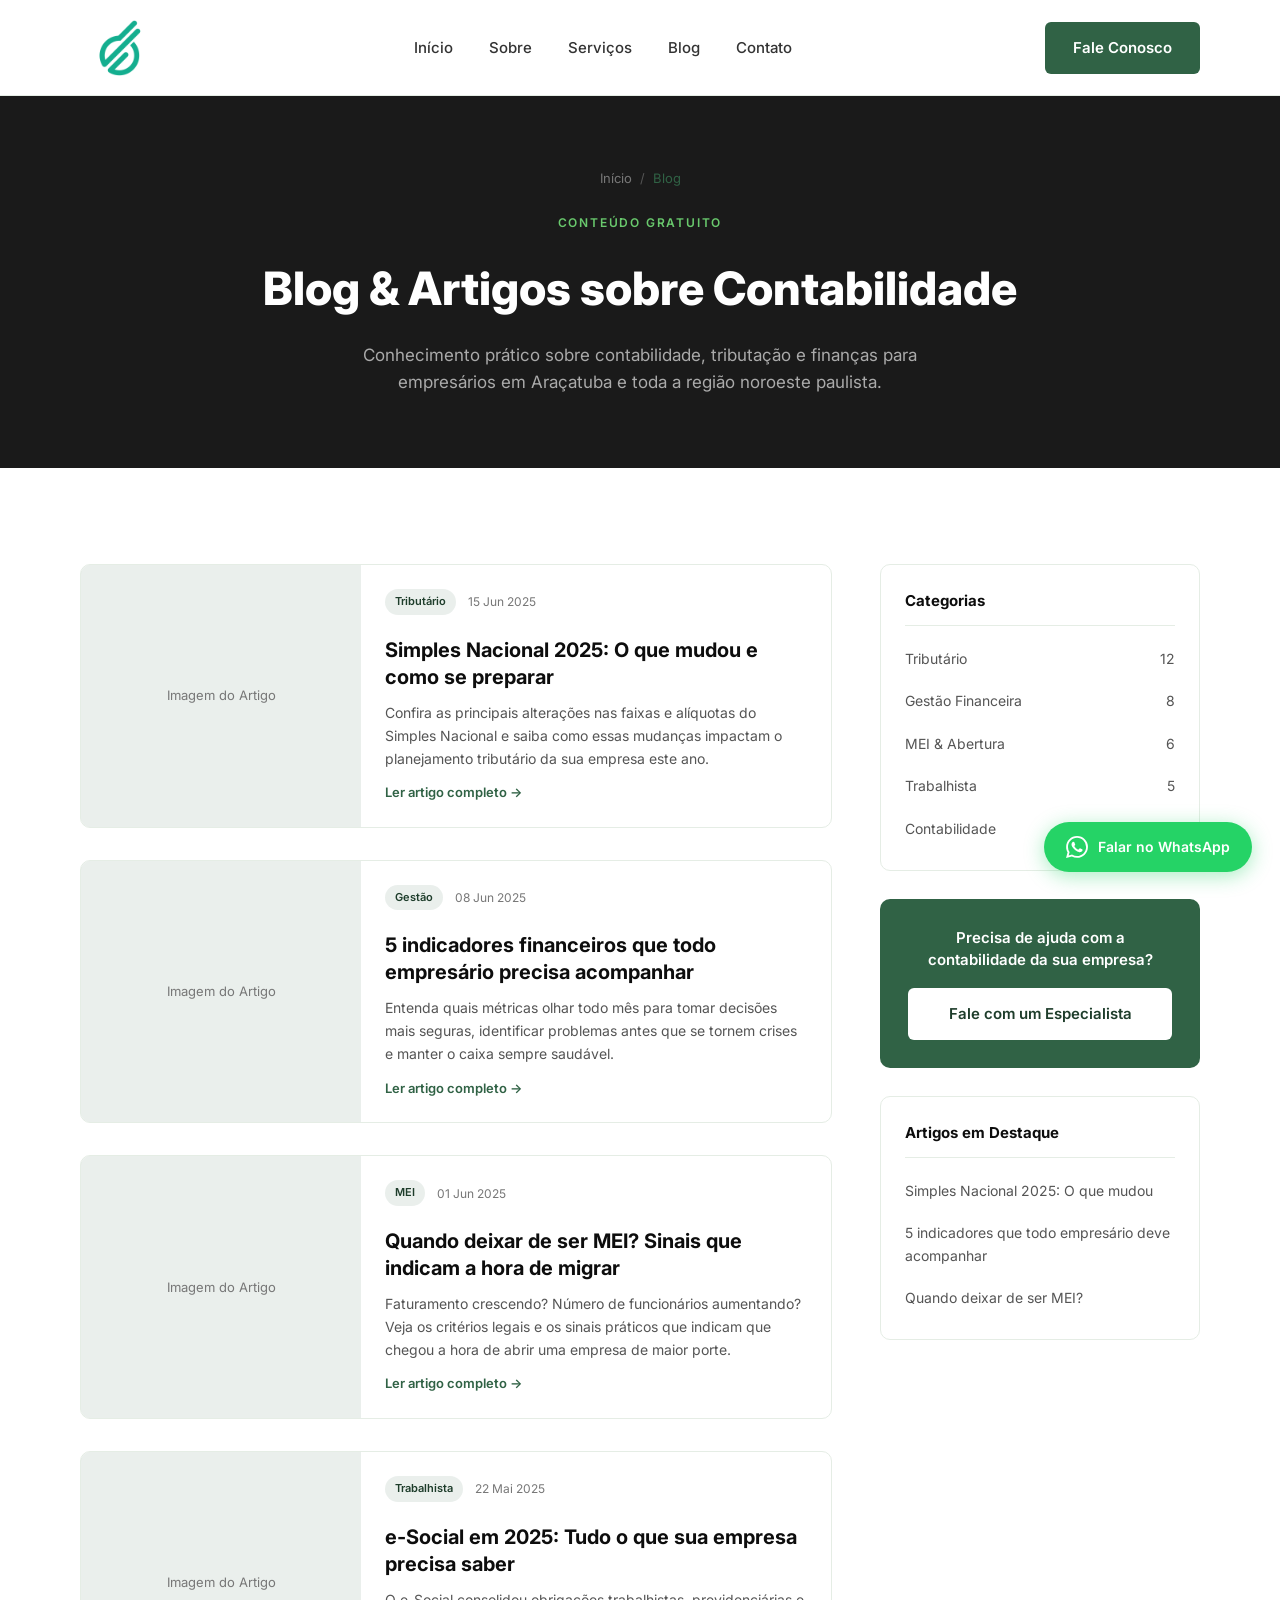
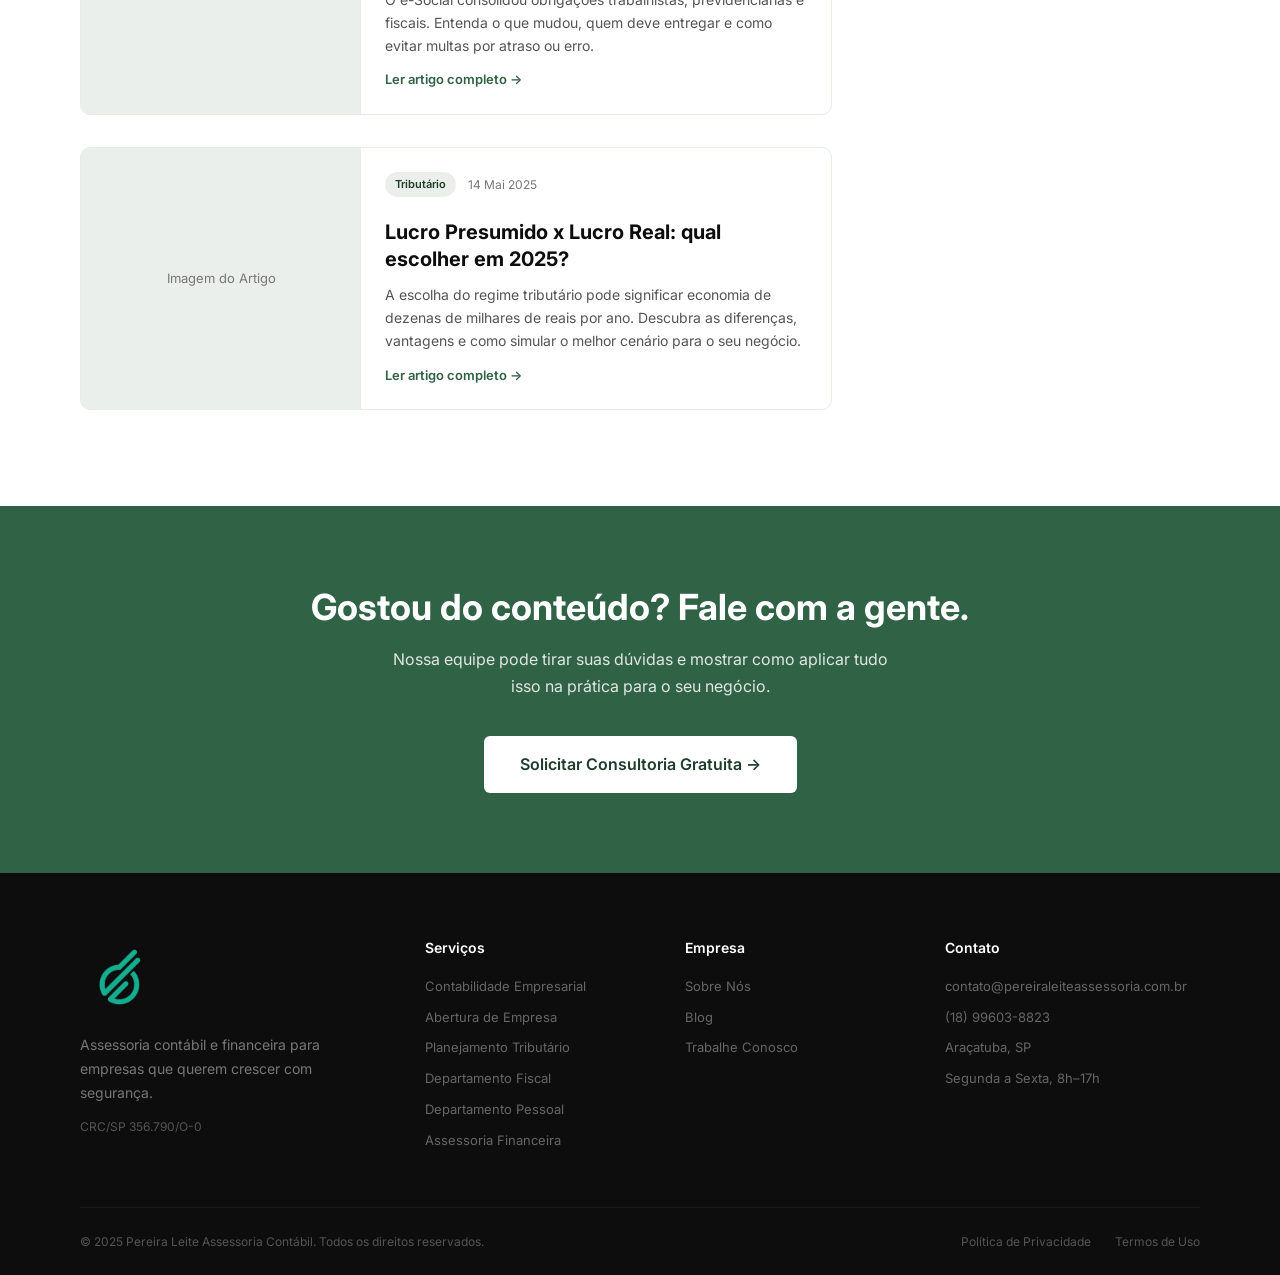
==== commit a343c001: "Add files via upload" ====
--- a/blog/index.html
+++ b/blog/index.html
@@ -48,6 +48,28 @@
   }
   </script>
 
+  <!-- Performance -->
+  <link rel="preconnect" href="https://fonts.googleapis.com" />
+  <link rel="preconnect" href="https://fonts.gstatic.com" crossorigin />
+  <meta name="twitter:card" content="summary_large_image" />
+  <meta name="twitter:title" content="Blog | Pereira Leite Assessoria Contábil" />
+  <meta name="twitter:description" content="Dicas de contabilidade, tributação e gestão financeira para empresários em Araçatuba-SP." />
+  <meta name="theme-color" content="#306245" />
+  <link rel="manifest" href="../manifest.json" />
+  <meta name="geo.region" content="BR-SP" />
+
+  <!-- JSON-LD: BreadcrumbList -->
+  <script type="application/ld+json">
+  {
+    "@context": "https://schema.org",
+    "@type": "BreadcrumbList",
+    "itemListElement": [
+      { "@type": "ListItem", "position": 1, "name": "Início", "item": "https://www.pereiraleiteassessoria.com.br/" },
+      { "@type": "ListItem", "position": 2, "name": "Blog", "item": "https://www.pereiraleiteassessoria.com.br/blog/" }
+    ]
+  }
+  </script>
+
   <link rel="icon" type="image/png" href="../img/favicon.png" />
   <link rel="apple-touch-icon" href="../img/favicon.png" />
   <link rel="stylesheet" href="../css/style.css" />
@@ -57,18 +79,18 @@
   <!-- HEADER -->
   <header class="header">
     <div class="container">
-      <a href="../index.html" class="logo">
+      <a href="/" class="logo">
         <img src="../img/favicon.png" alt="Pereira Leite Assessoria Contábil" class="logo-img" />
       </a>
       <nav class="nav">
-        <a href="../index.html">Início</a>
-        <a href="../sobre.html">Sobre</a>
-        <a href="../servicos.html">Serviços</a>
-        <a href="index.html">Blog</a>
-        <a href="../contato.html">Contato</a>
+        <a href="/">Início</a>
+        <a href="/sobre">Sobre</a>
+        <a href="/servicos">Serviços</a>
+        <a href="/">Blog</a>
+        <a href="/contato">Contato</a>
       </nav>
       <div class="header-cta">
-        <a href="../contato.html" class="btn btn-primary">Fale Conosco</a>
+        <a href="/contato" class="btn btn-primary">Fale Conosco</a>
       </div>
       <button class="menu-toggle" aria-label="Menu">
         <span></span><span></span><span></span>
@@ -80,7 +102,7 @@
   <section class="page-hero">
     <div class="container">
       <div class="breadcrumb">
-        <a href="../index.html">Início</a> / <span>Blog</span>
+        <a href="/">Início</a> / <span>Blog</span>
       </div>
       <span class="section-label">Conteúdo Gratuito</span>
       <h1 class="page-hero-title">Blog & Artigos sobre Contabilidade</h1>
@@ -178,7 +200,7 @@
 
           <div class="sidebar-cta">
             <p>Precisa de ajuda com a contabilidade da sua empresa?</p>
-            <a href="../contato.html" class="btn btn-white">Fale com um Especialista</a>
+            <a href="/contato" class="btn btn-white">Fale com um Especialista</a>
           </div>
 
           <div class="sidebar-widget">
@@ -200,7 +222,7 @@
     <div class="container">
       <h2 class="section-title white">Gostou do conteúdo? Fale com a gente.</h2>
       <p class="section-sub">Nossa equipe pode tirar suas dúvidas e mostrar como aplicar tudo isso na prática para o seu negócio.</p>
-      <a href="../contato.html" class="btn btn-white btn-lg">Solicitar Consultoria Gratuita →</a>
+      <a href="/contato" class="btn btn-white btn-lg">Solicitar Consultoria Gratuita →</a>
     </div>
   </section>
 
@@ -209,7 +231,7 @@
     <div class="container">
       <div class="footer-main">
         <div class="footer-brand">
-          <a href="../index.html" class="logo">
+          <a href="/" class="logo">
             <img src="../img/favicon.png" alt="Pereira Leite Assessoria Contábil" class="logo-img" />
           </a>
           <p class="footer-tagline">Assessoria contábil e financeira para empresas que querem crescer com segurança.</p>
@@ -218,20 +240,20 @@
         <div class="footer-col">
           <p class="footer-col-title">Serviços</p>
           <ul>
-            <li><a href="../servicos.html">Contabilidade Empresarial</a></li>
-            <li><a href="../servicos.html">Abertura de Empresa</a></li>
-            <li><a href="../servicos.html">Planejamento Tributário</a></li>
-            <li><a href="../servicos.html">Departamento Fiscal</a></li>
-            <li><a href="../servicos.html">Departamento Pessoal</a></li>
-            <li><a href="../servicos.html">Assessoria Financeira</a></li>
+            <li><a href="/servicos">Contabilidade Empresarial</a></li>
+            <li><a href="/servicos">Abertura de Empresa</a></li>
+            <li><a href="/servicos">Planejamento Tributário</a></li>
+            <li><a href="/servicos">Departamento Fiscal</a></li>
+            <li><a href="/servicos">Departamento Pessoal</a></li>
+            <li><a href="/servicos">Assessoria Financeira</a></li>
           </ul>
         </div>
         <div class="footer-col">
           <p class="footer-col-title">Empresa</p>
           <ul>
-            <li><a href="../sobre.html">Sobre Nós</a></li>
-            <li><a href="index.html">Blog</a></li>
-            <li><a href="../contato.html">Trabalhe Conosco</a></li>
+            <li><a href="/sobre">Sobre Nós</a></li>
+            <li><a href="/">Blog</a></li>
+            <li><a href="/contato">Trabalhe Conosco</a></li>
           </ul>
         </div>
         <div class="footer-col">
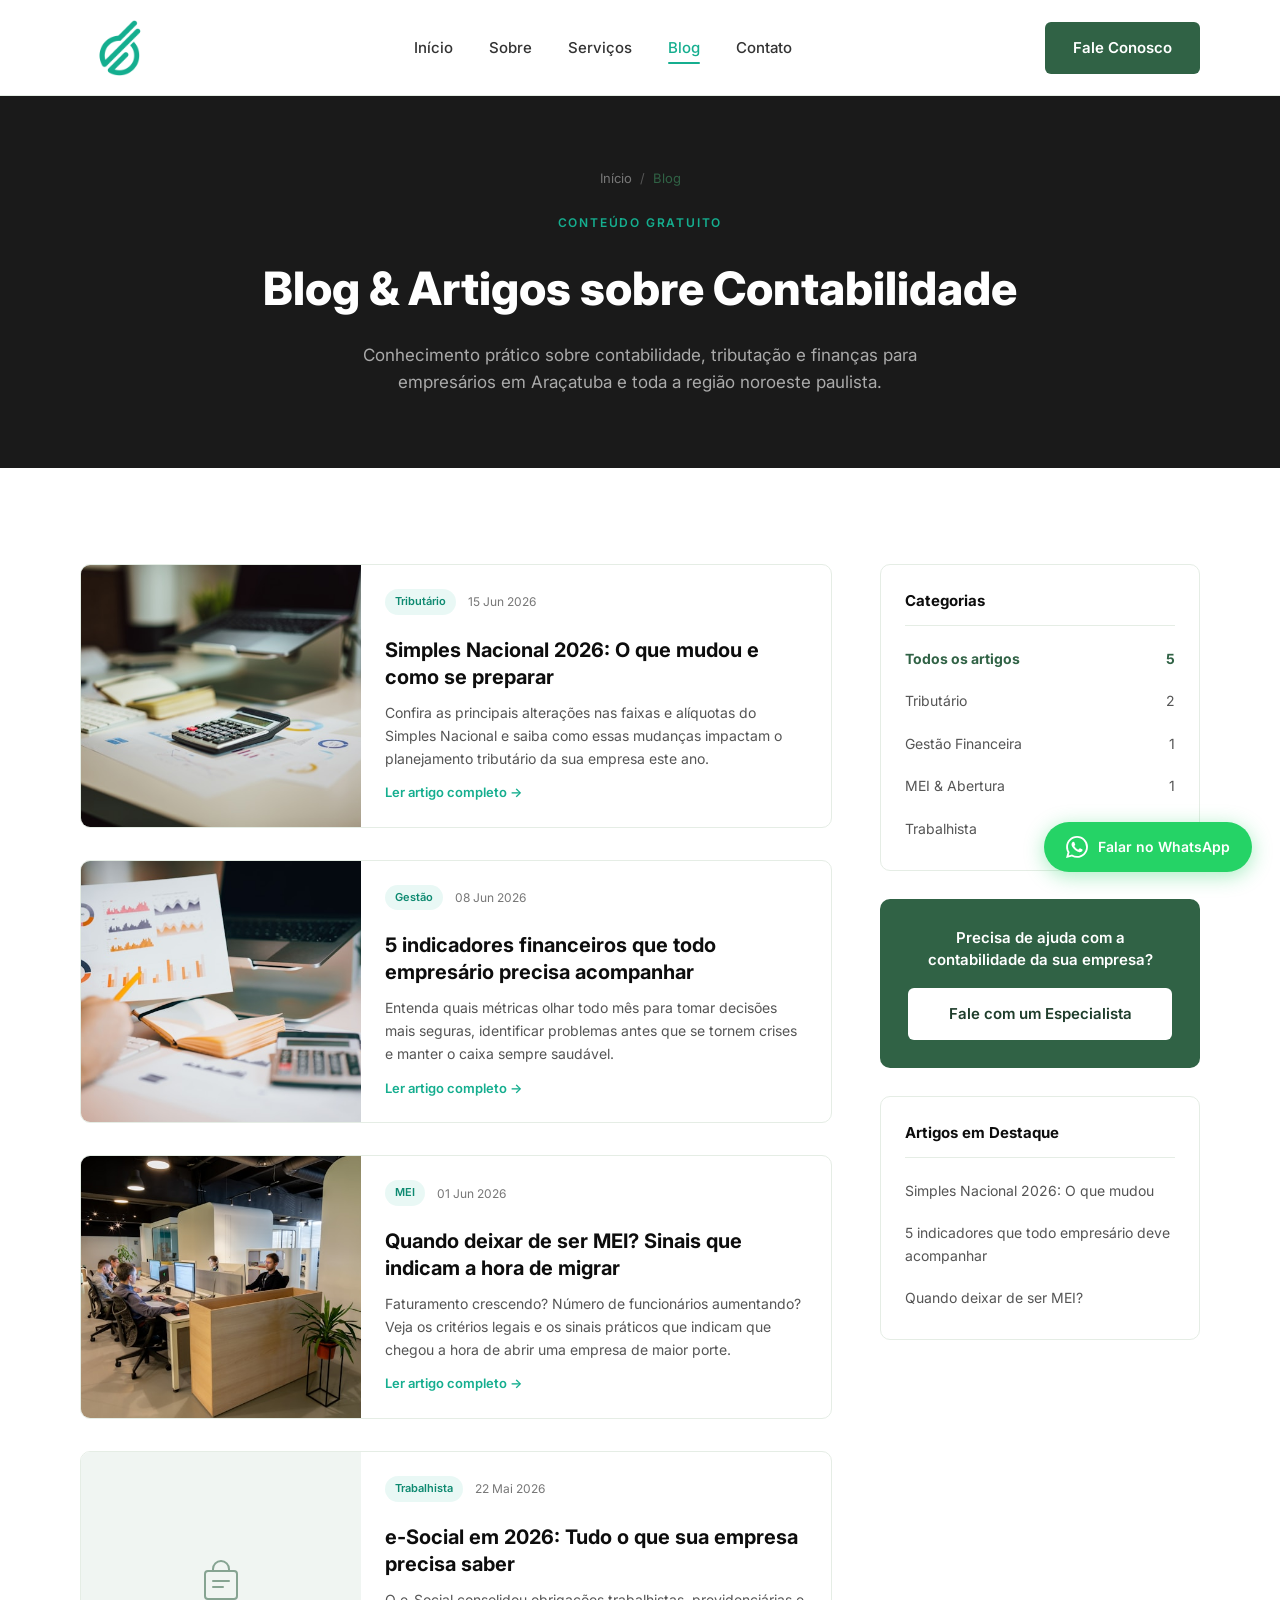
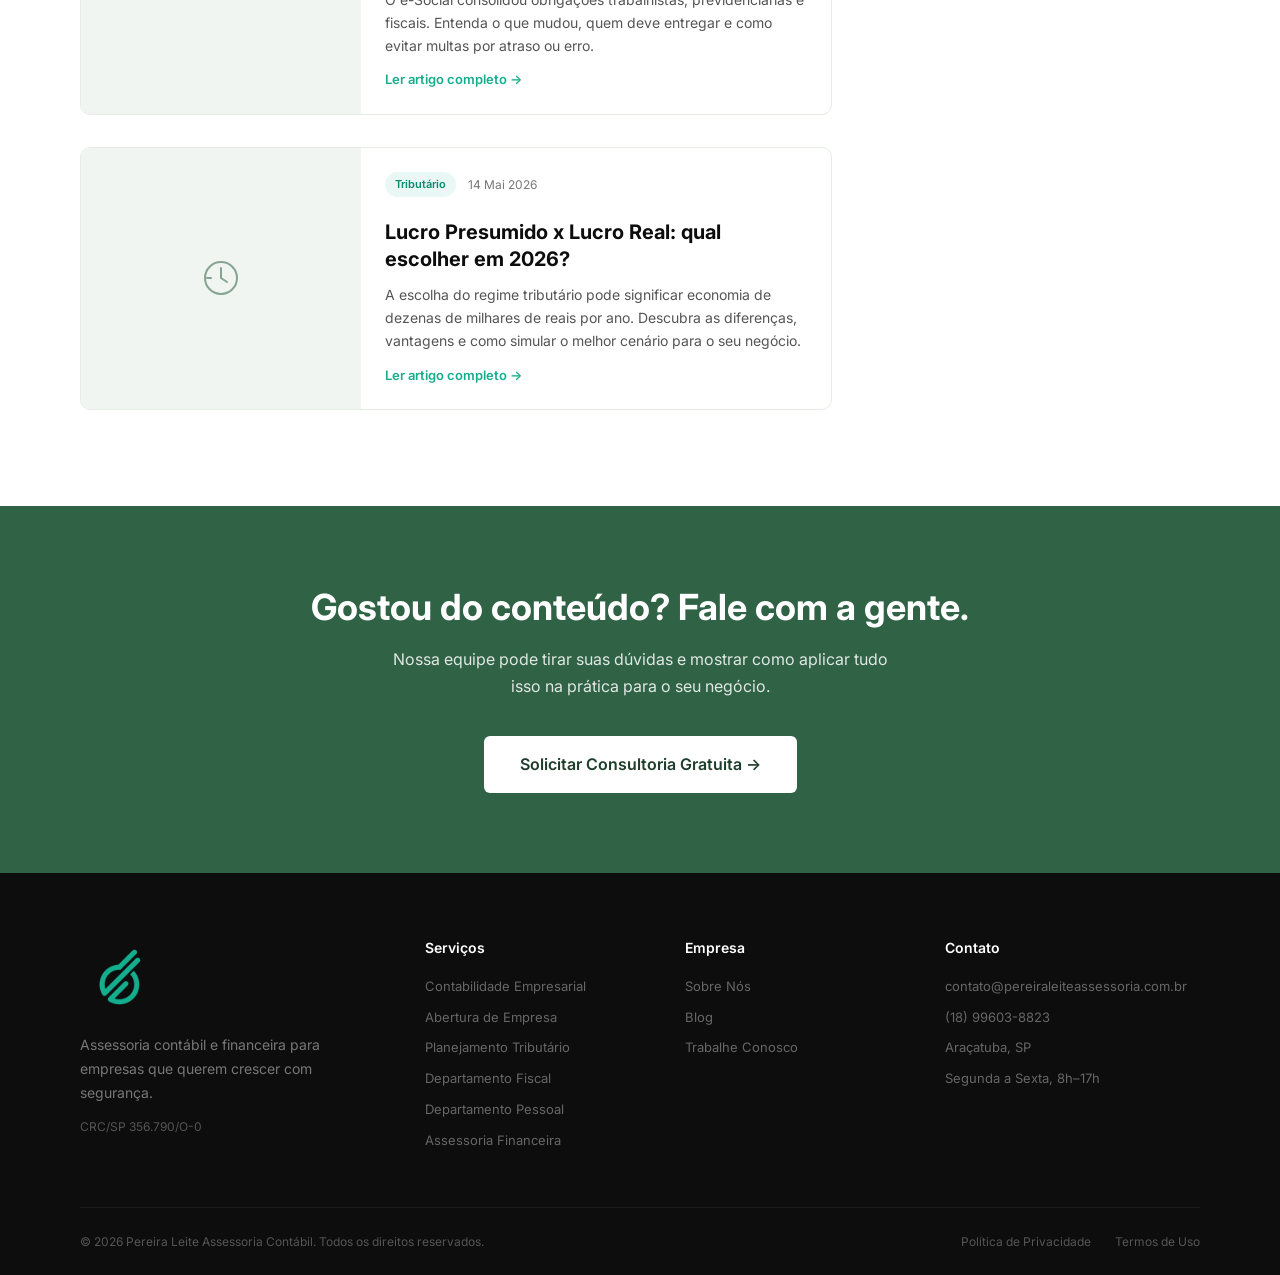
==== commit ff564e10: "Add files via upload" ====
--- a/blog/index.html
+++ b/blog/index.html
@@ -1,4 +1,4 @@
-﻿<!DOCTYPE html>
+<!DOCTYPE html>
 <html lang="pt-BR">
 <head>
   <meta charset="UTF-8" />
@@ -28,20 +28,20 @@
     "blogPost": [
       {
         "@type": "BlogPosting",
-        "headline": "Simples Nacional 2025: O que mudou e como se preparar",
-        "datePublished": "2025-06-15",
-        "keywords": "Simples Nacional, tributação, 2025"
+        "headline": "Simples Nacional 2026: O que mudou e como se preparar",
+        "datePublished": "2026-06-15",
+        "keywords": "Simples Nacional, tributação, 2026"
       },
       {
         "@type": "BlogPosting",
         "headline": "5 indicadores financeiros que todo empresário precisa acompanhar",
-        "datePublished": "2025-06-08",
+        "datePublished": "2026-06-08",
         "keywords": "indicadores financeiros, DRE, fluxo de caixa"
       },
       {
         "@type": "BlogPosting",
         "headline": "Quando deixar de ser MEI? Sinais que indicam a hora de migrar",
-        "datePublished": "2025-06-01",
+        "datePublished": "2026-06-01",
         "keywords": "MEI, abertura de empresa, faturamento"
       }
     ]
@@ -86,7 +86,7 @@
         <a href="/">Início</a>
         <a href="/sobre">Sobre</a>
         <a href="/servicos">Serviços</a>
-        <a href="/">Blog</a>
+        <a href="/blog/" class="active">Blog</a>
         <a href="/contato">Contato</a>
       </nav>
       <div class="header-cta">
@@ -116,27 +116,27 @@
       <div class="blog-page-grid">
 
         <!-- Posts -->
-        <div class="blog-posts-list">
-
-          <article class="blog-post-card">
-            <div class="blog-post-img">Imagem do Artigo</div>
+        <div class="blog-posts-list" id="blog-posts-list">
+
+          <article class="blog-post-card" data-category="tributario">
+            <div class="blog-post-img"><img src="../img/blog-simples-nacional.jpg" alt="Simples Nacional 2026" loading="lazy" /></div>
             <div class="blog-post-body">
               <div class="blog-meta">
                 <span class="blog-tag">Tributário</span>
-                <span class="blog-date">15 Jun 2025</span>
-              </div>
-              <h2 class="blog-post-title">Simples Nacional 2025: O que mudou e como se preparar</h2>
+                <span class="blog-date">15 Jun 2026</span>
+              </div>
+              <h2 class="blog-post-title">Simples Nacional 2026: O que mudou e como se preparar</h2>
               <p class="blog-post-excerpt">Confira as principais alterações nas faixas e alíquotas do Simples Nacional e saiba como essas mudanças impactam o planejamento tributário da sua empresa este ano.</p>
               <a href="#" class="blog-read-more" style="margin-top:12px; display:inline-flex;">Ler artigo completo →</a>
             </div>
           </article>
 
-          <article class="blog-post-card">
-            <div class="blog-post-img">Imagem do Artigo</div>
+          <article class="blog-post-card" data-category="gestao">
+            <div class="blog-post-img"><img src="../img/blog-indicadores.jpg" alt="5 indicadores financeiros" loading="lazy" /></div>
             <div class="blog-post-body">
               <div class="blog-meta">
                 <span class="blog-tag">Gestão</span>
-                <span class="blog-date">08 Jun 2025</span>
+                <span class="blog-date">08 Jun 2026</span>
               </div>
               <h2 class="blog-post-title">5 indicadores financeiros que todo empresário precisa acompanhar</h2>
               <p class="blog-post-excerpt">Entenda quais métricas olhar todo mês para tomar decisões mais seguras, identificar problemas antes que se tornem crises e manter o caixa sempre saudável.</p>
@@ -144,12 +144,12 @@
             </div>
           </article>
 
-          <article class="blog-post-card">
-            <div class="blog-post-img">Imagem do Artigo</div>
+          <article class="blog-post-card" data-category="mei">
+            <div class="blog-post-img"><img src="../img/blog-mei.jpg" alt="Quando deixar de ser MEI" loading="lazy" /></div>
             <div class="blog-post-body">
               <div class="blog-meta">
                 <span class="blog-tag">MEI</span>
-                <span class="blog-date">01 Jun 2025</span>
+                <span class="blog-date">01 Jun 2026</span>
               </div>
               <h2 class="blog-post-title">Quando deixar de ser MEI? Sinais que indicam a hora de migrar</h2>
               <p class="blog-post-excerpt">Faturamento crescendo? Número de funcionários aumentando? Veja os critérios legais e os sinais práticos que indicam que chegou a hora de abrir uma empresa de maior porte.</p>
@@ -157,31 +157,37 @@
             </div>
           </article>
 
-          <article class="blog-post-card">
-            <div class="blog-post-img">Imagem do Artigo</div>
+          <article class="blog-post-card" data-category="trabalhista">
+            <div class="blog-post-img blog-post-img--icon">
+              <svg viewBox="0 0 48 48" fill="none" xmlns="http://www.w3.org/2000/svg" width="48" height="48"><rect x="8" y="12" width="32" height="28" rx="3" stroke="#306245" stroke-width="2"/><path d="M16 12V10a8 8 0 0116 0v2" stroke="#306245" stroke-width="2" stroke-linecap="round"/><line x1="16" y1="22" x2="32" y2="22" stroke="#306245" stroke-width="2" stroke-linecap="round"/><line x1="16" y1="28" x2="26" y2="28" stroke="#306245" stroke-width="2" stroke-linecap="round"/></svg>
+            </div>
             <div class="blog-post-body">
               <div class="blog-meta">
                 <span class="blog-tag">Trabalhista</span>
-                <span class="blog-date">22 Mai 2025</span>
-              </div>
-              <h2 class="blog-post-title">e-Social em 2025: Tudo o que sua empresa precisa saber</h2>
+                <span class="blog-date">22 Mai 2026</span>
+              </div>
+              <h2 class="blog-post-title">e-Social em 2026: Tudo o que sua empresa precisa saber</h2>
               <p class="blog-post-excerpt">O e-Social consolidou obrigações trabalhistas, previdenciárias e fiscais. Entenda o que mudou, quem deve entregar e como evitar multas por atraso ou erro.</p>
               <a href="#" class="blog-read-more" style="margin-top:12px; display:inline-flex;">Ler artigo completo →</a>
             </div>
           </article>
 
-          <article class="blog-post-card">
-            <div class="blog-post-img">Imagem do Artigo</div>
+          <article class="blog-post-card" data-category="tributario">
+            <div class="blog-post-img blog-post-img--icon">
+              <svg viewBox="0 0 48 48" fill="none" xmlns="http://www.w3.org/2000/svg" width="48" height="48"><circle cx="24" cy="24" r="16" stroke="#306245" stroke-width="2"/><path d="M24 14v10l6 4" stroke="#306245" stroke-width="2" stroke-linecap="round" stroke-linejoin="round"/><line x1="14" y1="24" x2="10" y2="24" stroke="#306245" stroke-width="2" stroke-linecap="round"/></svg>
+            </div>
             <div class="blog-post-body">
               <div class="blog-meta">
                 <span class="blog-tag">Tributário</span>
-                <span class="blog-date">14 Mai 2025</span>
-              </div>
-              <h2 class="blog-post-title">Lucro Presumido x Lucro Real: qual escolher em 2025?</h2>
+                <span class="blog-date">14 Mai 2026</span>
+              </div>
+              <h2 class="blog-post-title">Lucro Presumido x Lucro Real: qual escolher em 2026?</h2>
               <p class="blog-post-excerpt">A escolha do regime tributário pode significar economia de dezenas de milhares de reais por ano. Descubra as diferenças, vantagens e como simular o melhor cenário para o seu negócio.</p>
               <a href="#" class="blog-read-more" style="margin-top:12px; display:inline-flex;">Ler artigo completo →</a>
             </div>
           </article>
+
+          <p class="blog-no-results" id="blog-no-results" style="display:none;">Nenhum artigo encontrado nesta categoria.</p>
 
         </div>
 
@@ -190,11 +196,11 @@
           <div class="sidebar-widget">
             <h3 class="sidebar-widget-title">Categorias</h3>
             <ul class="sidebar-categories">
-              <li><a href="#">Tributário <span>12</span></a></li>
-              <li><a href="#">Gestão Financeira <span>8</span></a></li>
-              <li><a href="#">MEI & Abertura <span>6</span></a></li>
-              <li><a href="#">Trabalhista <span>5</span></a></li>
-              <li><a href="#">Contabilidade <span>9</span></a></li>
+              <li><a href="#" class="category-filter active" data-filter="todos">Todos os artigos <span>5</span></a></li>
+              <li><a href="#" class="category-filter" data-filter="tributario">Tributário <span>2</span></a></li>
+              <li><a href="#" class="category-filter" data-filter="gestao">Gestão Financeira <span>1</span></a></li>
+              <li><a href="#" class="category-filter" data-filter="mei">MEI & Abertura <span>1</span></a></li>
+              <li><a href="#" class="category-filter" data-filter="trabalhista">Trabalhista <span>1</span></a></li>
             </ul>
           </div>
 
@@ -206,7 +212,7 @@
           <div class="sidebar-widget">
             <h3 class="sidebar-widget-title">Artigos em Destaque</h3>
             <ul class="sidebar-categories">
-              <li><a href="#">Simples Nacional 2025: O que mudou</a></li>
+              <li><a href="#">Simples Nacional 2026: O que mudou</a></li>
               <li><a href="#">5 indicadores que todo empresário deve acompanhar</a></li>
               <li><a href="#">Quando deixar de ser MEI?</a></li>
             </ul>
@@ -252,7 +258,7 @@
           <p class="footer-col-title">Empresa</p>
           <ul>
             <li><a href="/sobre">Sobre Nós</a></li>
-            <li><a href="/">Blog</a></li>
+            <li><a href="/blog/">Blog</a></li>
             <li><a href="/contato">Trabalhe Conosco</a></li>
           </ul>
         </div>
@@ -267,7 +273,7 @@
         </div>
       </div>
       <div class="footer-bottom">
-        <p>© 2025 Pereira Leite Assessoria Contábil. Todos os direitos reservados.</p>
+        <p>© 2026 Pereira Leite Assessoria Contábil. Todos os direitos reservados.</p>
         <div class="footer-bottom-links">
           <a href="#">Política de Privacidade</a>
           <a href="#">Termos de Uso</a>
@@ -280,6 +286,38 @@
     <svg viewBox="0 0 24 24" fill="currentColor" xmlns="http://www.w3.org/2000/svg"><path d="M17.472 14.382c-.297-.149-1.758-.867-2.03-.967-.273-.099-.471-.148-.67.15-.197.297-.767.966-.94 1.164-.173.199-.347.223-.644.075-.297-.15-1.255-.463-2.39-1.475-.883-.788-1.48-1.761-1.653-2.059-.173-.297-.018-.458.13-.606.134-.133.298-.347.446-.52.149-.174.198-.298.298-.497.099-.198.05-.371-.025-.52-.075-.149-.669-1.612-.916-2.207-.242-.579-.487-.5-.669-.51-.173-.008-.371-.01-.57-.01-.198 0-.52.074-.792.372-.272.297-1.04 1.016-1.04 2.479 0 1.462 1.065 2.875 1.213 3.074.149.198 2.096 3.2 5.077 4.487.709.306 1.262.489 1.694.625.712.227 1.36.195 1.871.118.571-.085 1.758-.719 2.006-1.413.248-.694.248-1.289.173-1.413-.074-.124-.272-.198-.57-.347m-5.421 7.403h-.004a9.87 9.87 0 01-5.031-1.378l-.361-.214-3.741.982.998-3.648-.235-.374a9.86 9.86 0 01-1.51-5.26c.001-5.45 4.436-9.884 9.888-9.884 2.64 0 5.122 1.03 6.988 2.898a9.825 9.825 0 012.893 6.994c-.003 5.45-4.437 9.884-9.885 9.884m8.413-18.297A11.815 11.815 0 0012.05 0C5.495 0 .16 5.335.157 11.892c0 2.096.547 4.142 1.588 5.945L.057 24l6.305-1.654a11.882 11.882 0 005.683 1.448h.005c6.554 0 11.89-5.335 11.893-11.893a11.821 11.821 0 00-3.48-8.413Z"/></svg>
     <span class="wa-label">Falar no WhatsApp</span>
   </a>
+
   <script src="../js/main.js"></script>
+
+  <script>
+    (function () {
+      var filters = document.querySelectorAll('.category-filter');
+      var posts = document.querySelectorAll('#blog-posts-list .blog-post-card');
+      var noResults = document.getElementById('blog-no-results');
+
+      filters.forEach(function (btn) {
+        btn.addEventListener('click', function (e) {
+          e.preventDefault();
+          var cat = this.dataset.filter;
+
+          filters.forEach(function (b) { b.classList.remove('active'); });
+          this.classList.add('active');
+
+          var visible = 0;
+          posts.forEach(function (post) {
+            if (cat === 'todos' || post.dataset.category === cat) {
+              post.style.display = '';
+              visible++;
+            } else {
+              post.style.display = 'none';
+            }
+          });
+
+          noResults.style.display = visible === 0 ? 'block' : 'none';
+        });
+      });
+    })();
+  </script>
+
 </body>
 </html>
--- a/css/style.css
+++ b/css/style.css
@@ -10,6 +10,9 @@
   --green-dark:   #1e3d2b;
   --green-bg:     #f0f5f2;
   --green-subtle: rgba(48, 98, 69, 0.10);
+  --teal:         #15ae8f;
+  --teal-dark:    #0e8a71;
+  --teal-bg:      rgba(21, 174, 143, 0.09);
   --black:        #0D0D0D;
   --dark:         #1A1A1A;
   --gray-700:     #333333;
@@ -35,7 +38,7 @@
 /* ── Reset ── */
 *, *::before, *::after { box-sizing: border-box; margin: 0; padding: 0; }
 html { scroll-behavior: smooth; }
-body { font-family: var(--font); color: var(--dark); background: var(--white); line-height: 1.6; -webkit-font-smoothing: antialiased; }
+body { font-family: var(--font); color: var(--dark); background: var(--white); line-height: 1.6; -webkit-font-smoothing: antialiased; overflow-x: hidden; }
 img { max-width: 100%; display: block; }
 a { color: inherit; text-decoration: none; }
 ul { list-style: none; }
@@ -67,7 +70,7 @@
   background: var(--green);
   color: var(--white);
 }
-.btn-primary:hover { background: var(--green-light); transform: translateY(-1px); box-shadow: var(--shadow-md); }
+.btn-primary:hover { background: var(--teal-dark); transform: translateY(-1px); box-shadow: var(--shadow-md); }
 .btn-outline {
   background: transparent;
   color: var(--green);
@@ -88,7 +91,7 @@
   font-weight: 600;
   letter-spacing: 1.8px;
   text-transform: uppercase;
-  color: var(--green);
+  color: var(--teal);
   margin-bottom: 12px;
 }
 
@@ -140,14 +143,14 @@
   transition: color .2s;
   position: relative;
 }
-.nav a:hover, .nav a.active { color: var(--green); }
+.nav a:hover, .nav a.active { color: var(--teal); }
 .nav a.active::after {
   content: '';
   position: absolute;
   bottom: -4px;
   left: 0; right: 0;
   height: 2px;
-  background: var(--green);
+  background: var(--teal);
   border-radius: 2px;
 }
 .header-cta { display: flex; align-items: center; gap: 12px; }
@@ -173,69 +176,112 @@
 
 /* ── Hero ── */
 .hero {
-  background: var(--green-bg);
-  padding: 100px 0;
-  text-align: center;
-}
-.hero-badge {
-  display: inline-flex;
-  align-items: center;
-  gap: 6px;
-  background: var(--green-subtle);
-  color: var(--green-dark);
-  font-size: 13px;
-  font-weight: 500;
-  padding: 6px 16px;
-  border-radius: 20px;
-  margin-bottom: 28px;
-}
-.hero-title {
-  font-size: 58px;
-  font-weight: 800;
-  line-height: 1.15;
+  background: var(--white);
+  border-top: 3px solid var(--teal);
+  position: relative;
+}
+.hero-inner {
+  display: grid;
+  grid-template-columns: 1fr;
+  min-height: 380px;
+  max-width: var(--container);
+  margin: 0 auto;
+}
+.hero-main {
+  padding: 56px 80px 52px;
+  display: flex;
+  flex-direction: column;
+  justify-content: space-between;
+}
+.hero-top-row {
+  display: flex;
+  flex-direction: column;
+  align-items: flex-start;
+  gap: 10px;
+  margin-bottom: 36px;
+}
+.hero-tag {
+  font-size: 11px;
+  letter-spacing: .1em;
+  text-transform: uppercase;
+  color: var(--teal);
+  font-weight: 700;
+  background: var(--teal-bg);
+  padding: 6px 12px;
+  border-radius: 4px;
+}
+.hero-since {
+  font-size: 11px;
+  color: var(--gray-400);
+  letter-spacing: .08em;
+  text-transform: uppercase;
+  font-weight: 600;
+}
+.hero-headline {
+  font-size: 56px;
+  font-weight: 900;
+  line-height: 1.06;
+  letter-spacing: -.03em;
   color: var(--black);
-  max-width: 760px;
-  margin: 0 auto 20px;
-}
-.hero-title span { color: var(--green); }
+  text-wrap: balance;
+  margin-top: 4px;
+}
+.hero-headline em {
+  color: var(--teal);
+  font-style: normal;
+}
+.hero-bottom-row {
+  display: flex;
+  align-items: flex-end;
+  justify-content: space-between;
+  gap: 32px;
+  margin-top: 40px;
+  padding-top: 32px;
+  border-top: 1px solid var(--border);
+}
 .hero-sub {
-  font-size: 18px;
+  font-size: 15px;
   color: var(--gray-500);
   line-height: 1.7;
-  max-width: 600px;
-  margin: 0 auto 40px;
-}
-.hero-ctas {
-  display: flex;
-  align-items: center;
-  justify-content: center;
-  gap: 16px;
-  flex-wrap: wrap;
-  margin-bottom: 64px;
-}
-.trust-row {
-  display: flex;
-  align-items: center;
-  justify-content: center;
-  gap: 40px;
-  flex-wrap: wrap;
-}
-.trust-item { text-align: center; }
-.trust-number {
-  font-size: 30px;
-  font-weight: 700;
-  color: var(--green);
+  max-width: 380px;
+}
+.hero-actions {
+  display: flex;
+  flex-direction: column;
+  align-items: flex-end;
+  gap: 14px;
+  flex-shrink: 0;
+}
+.hero-stats {
+  display: flex;
+  gap: 24px;
+}
+.hero-stat { text-align: right; }
+.hero-stat-n {
+  font-size: 17px;
+  font-weight: 800;
+  color: var(--black);
   line-height: 1;
 }
-.trust-label {
-  font-size: 13px;
+.hero-stat-l {
+  font-size: 10px;
   color: var(--gray-400);
-  margin-top: 4px;
-}
-.trust-divider {
-  width: 1px;
-  height: 44px;
-  background: var(--gray-200);
+  text-transform: uppercase;
+  letter-spacing: .07em;
+  margin-top: 3px;
+}
+/* Texto discreto canto inferior direito */
+.hero-corner {
+  position: absolute;
+  bottom: 20px;
+  right: 28px;
+  font-size: 10px;
+  font-weight: 600;
+  color: var(--gray-200);
+  letter-spacing: .1em;
+  text-transform: uppercase;
+  user-select: none;
+  pointer-events: none;
 }
 
 /* ── Services ── */
@@ -260,17 +306,17 @@
 .service-card:hover {
   transform: translateY(-4px);
   box-shadow: var(--shadow-md);
-  border-color: var(--green);
+  border-color: var(--teal);
 }
 .service-icon {
   width: 48px;
   height: 48px;
-  background: var(--green-subtle);
+  background: var(--teal-bg);
   border-radius: var(--radius-sm);
   display: flex;
   align-items: center;
   justify-content: center;
-  color: var(--green);
+  color: var(--teal);
   margin-bottom: 16px;
 }
 .service-icon svg { width: 24px; height: 24px; }
@@ -291,7 +337,7 @@
   gap: 6px;
   font-size: 13px;
   font-weight: 600;
-  color: var(--green);
+  color: var(--teal);
   margin-top: 16px;
   transition: gap .2s;
 }
@@ -320,7 +366,7 @@
   font-size: 14px;
 }
 .about-image img { width: 100%; height: 100%; object-fit: cover; }
-.about-label { color: #69C96D; }
+.about-label { color: var(--teal); }
 .about-title { color: var(--white); margin: 8px 0 20px; font-size: 36px; }
 .about-desc {
   font-size: 16px;
@@ -396,8 +442,8 @@
   margin-bottom: 12px;
 }
 .blog-tag {
-  background: var(--green-subtle);
-  color: var(--green-dark);
+  background: var(--teal-bg);
+  color: var(--teal-dark);
   font-size: 11px;
   font-weight: 600;
   padding: 4px 10px;
@@ -420,7 +466,7 @@
 .blog-read-more {
   font-size: 13px;
   font-weight: 600;
-  color: var(--green);
+  color: var(--teal);
   display: inline-flex;
   align-items: center;
   gap: 4px;
@@ -480,7 +526,7 @@
   padding: 72px 0;
   text-align: center;
 }
-.page-hero .section-label { color: #69C96D; }
+.page-hero .section-label { color: var(--teal); }
 .page-hero .page-hero-title {
   font-size: 46px;
   font-weight: 800;
@@ -563,7 +609,7 @@
 }
 .form-group input:focus,
 .form-group select:focus,
-.form-group textarea:focus { border-color: var(--green); box-shadow: 0 0 0 3px rgba(46,125,50,.08); }
+.form-group textarea:focus { border-color: var(--teal); box-shadow: 0 0 0 3px rgba(21,174,143,.1); }
 .form-group textarea { resize: vertical; min-height: 120px; }
 .form-group .form-full { grid-column: 1 / -1; }
 .form-submit { width: 100%; justify-content: center; font-size: 16px; padding: 16px; }
@@ -610,7 +656,11 @@
   color: var(--gray-400);
   font-size: 13px;
   min-height: 180px;
-}
+  overflow: hidden;
+}
+.blog-post-img img { width: 100%; height: 100%; object-fit: cover; }
+.blog-post-img--icon { background: var(--green-bg); }
+.blog-post-img--icon svg { opacity: .55; }
 .blog-post-body { padding: 24px 24px 24px 0; display: flex; flex-direction: column; justify-content: center; }
 .blog-post-title { font-size: 20px; font-weight: 700; color: var(--black); margin: 10px 0 10px; line-height: 1.35; }
 .blog-post-excerpt { font-size: 14px; color: var(--gray-500); line-height: 1.65; }
@@ -641,6 +691,8 @@
   transition: color .2s;
 }
 .sidebar-categories li a:hover { color: var(--green); }
+.sidebar-categories li a.category-filter.active { color: var(--green); font-weight: 700; }
+.blog-no-results { color: var(--gray-400); font-size: 14px; padding: 24px 0; }
 .sidebar-cta {
   background: var(--green);
   border-radius: var(--radius-md);
@@ -823,7 +875,7 @@
 /* ── Segments ── */
 .segments { padding: var(--section-py) 0; background: var(--dark); }
 .segments-header { text-align: center; margin-bottom: 56px; }
-.segments-header .section-label { color: #69C96D; }
+.segments-header .section-label { color: var(--teal); }
 .segments-header .section-title { color: var(--white); margin: 8px 0 12px; }
 .segments-header .section-sub { color: #AAAAAA; margin: 0 auto; }
 .segments-grid {
@@ -839,15 +891,15 @@
   text-align: center;
   transition: all .25s;
 }
-.segment-card:hover { background: rgba(48,98,69,.25); border-color: var(--green); transform: translateY(-4px); }
+.segment-card:hover { background: rgba(21,174,143,.15); border-color: var(--teal); transform: translateY(-4px); }
 .segment-icon { margin-bottom: 16px; display: flex; align-items: center; justify-content: center; color: var(--white); }
 .segment-icon svg { width: 36px; height: 36px; }
 .segment-title { font-size: 20px; font-weight: 700; color: var(--white); margin-bottom: 12px; }
 .segment-desc { font-size: 14px; color: #AAAAAA; line-height: 1.7; margin-bottom: 20px; }
 .segment-tags { display: flex; flex-wrap: wrap; gap: 8px; justify-content: center; }
 .segment-tag {
-  background: rgba(48,98,69,.3);
-  color: #69C96D;
+  background: rgba(21,174,143,.2);
+  color: var(--teal);
   font-size: 11px;
   font-weight: 600;
   padding: 4px 10px;
@@ -877,57 +929,107 @@
 .whatsapp-float svg { width: 22px; height: 22px; flex-shrink: 0; }
 @media (max-width: 768px) {
   .whatsapp-float .wa-label { display: none; }
-  .whatsapp-float { padding: 14px; border-radius: 50%; bottom: 20px; right: 20px; }
+  .whatsapp-float { padding: 16px; border-radius: 50%; bottom: 20px; right: 20px; min-width: 52px; min-height: 52px; }
 }
 
 /* ── Responsive ── */
 @media (max-width: 1024px) {
   .container { padding: 0 40px; }
-  .hero-title { font-size: 44px; }
+  .hero-main { padding: 48px 40px 44px; }
+  .hero-headline { font-size: 42px; }
   .services-grid { grid-template-columns: repeat(2, 1fr); }
-  .about .container { grid-template-columns: 1fr; gap: 48px; }
-  .footer-main { grid-template-columns: 1fr 1fr; }
+  .about .container { grid-template-columns: 1fr; gap: 40px; }
+  .footer-main { grid-template-columns: 1fr 1fr; gap: 32px; }
   .blog-page-grid { grid-template-columns: 1fr; }
   .blog-sidebar { display: grid; grid-template-columns: 1fr 1fr; }
   .about-page-grid { grid-template-columns: 1fr; gap: 40px; }
   .services-full-grid { grid-template-columns: 1fr; }
+  .contact-grid { gap: 48px; }
+  .page-hero .page-hero-title { font-size: 36px; }
 }
 
 @media (max-width: 768px) {
-  :root { --section-py: 64px; }
-  .container { padding: 0 24px; }
+  :root { --section-py: 56px; }
+
+  /* Container */
+  .container { padding: 0 20px; }
+
+  /* Header / Nav */
   .nav, .header-cta { display: none; }
   .menu-toggle { display: flex; }
   .nav.open {
     display: flex;
     flex-direction: column;
     position: fixed;
-    top: 72px;
+    top: 96px;
     left: 0; right: 0;
     background: var(--white);
-    padding: 24px;
+    padding: 24px 20px;
     gap: 20px;
     border-bottom: 1px solid var(--border);
     box-shadow: var(--shadow-md);
     z-index: 99;
   }
   .nav.open + .header-cta { display: none; }
-  .hero-title { font-size: 34px; }
-  .hero-sub { font-size: 15px; }
+
+  /* Hero */
+  .hero-main { padding: 32px 20px 28px; }
+  .hero-corner { display: none; }
+  .hero-headline { font-size: 28px; letter-spacing: -.02em; }
+  .hero-top-row { flex-direction: column; align-items: flex-start; gap: 6px; margin-bottom: 20px; }
+  .hero-bottom-row { flex-direction: column; align-items: flex-start; gap: 20px; padding-top: 20px; }
+  .hero-actions { align-items: stretch; width: 100%; }
+  .hero-actions .btn { width: 100%; justify-content: center; }
+  .hero-stats { gap: 16px; }
+  .hero-stat { text-align: left; }
+
+  /* Sections */
+  .section-title { font-size: 24px; }
+  .section-sub { font-size: 14px; }
+  .cta-banner { padding: 56px 0; }
+  .cta-banner .section-title { font-size: 22px; }
+  .cta-banner .section-sub { font-size: 14px; }
+
+  /* Services */
   .services-grid { grid-template-columns: 1fr; }
-  .contact-grid { grid-template-columns: 1fr; gap: 40px; }
+
+  /* Testimonials */
+  .testimonials-grid { grid-template-columns: 1fr; }
+  .testimonials-header { margin-bottom: 32px; }
+
+  /* Segments */
+  .segments-grid { grid-template-columns: 1fr; }
+  .segments-header { margin-bottom: 32px; }
+
+  /* About */
+  .about .container { gap: 32px; }
+
+  /* Blog home */
   .blog-grid { grid-template-columns: 1fr; }
-  .team-grid { grid-template-columns: repeat(2, 1fr); }
-  .values-grid { grid-template-columns: 1fr; }
+  .blog-header { flex-direction: column; align-items: flex-start; gap: 16px; }
+
+  /* Blog page */
   .blog-post-card { grid-template-columns: 1fr; }
   .blog-post-img { min-height: 160px; }
   .blog-post-body { padding: 20px; }
-  .footer-main { grid-template-columns: 1fr; gap: 32px; }
-  .section-title { font-size: 28px; }
-  .cta-banner .section-title { font-size: 26px; }
-  .blog-header { flex-direction: column; align-items: flex-start; gap: 16px; }
-  .trust-row { gap: 24px; }
-  .trust-divider { display: none; }
+  .blog-sidebar { display: flex; flex-direction: column; }
+
+  /* Contact */
+  .contact-grid { grid-template-columns: 1fr; gap: 32px; }
+  .contact-form { padding: 24px 20px; }
   .form-row { grid-template-columns: 1fr; }
-  .blog-sidebar { display: flex; }
-}
+
+  /* Footer */
+  .footer-main { grid-template-columns: 1fr; gap: 28px; padding-bottom: 40px; }
+  .footer-bottom { flex-direction: column; align-items: flex-start; gap: 8px; }
+
+  /* Page hero (páginas internas) */
+  .page-hero { padding: 48px 0; }
+  .page-hero .page-hero-title { font-size: 26px; }
+  .page-hero .page-hero-sub { font-size: 14px; }
+
+  /* Misc */
+  .team-grid { grid-template-columns: repeat(2, 1fr); }
+  .values-grid { grid-template-columns: 1fr; }
+  .map-placeholder { height: 200px; }
+}
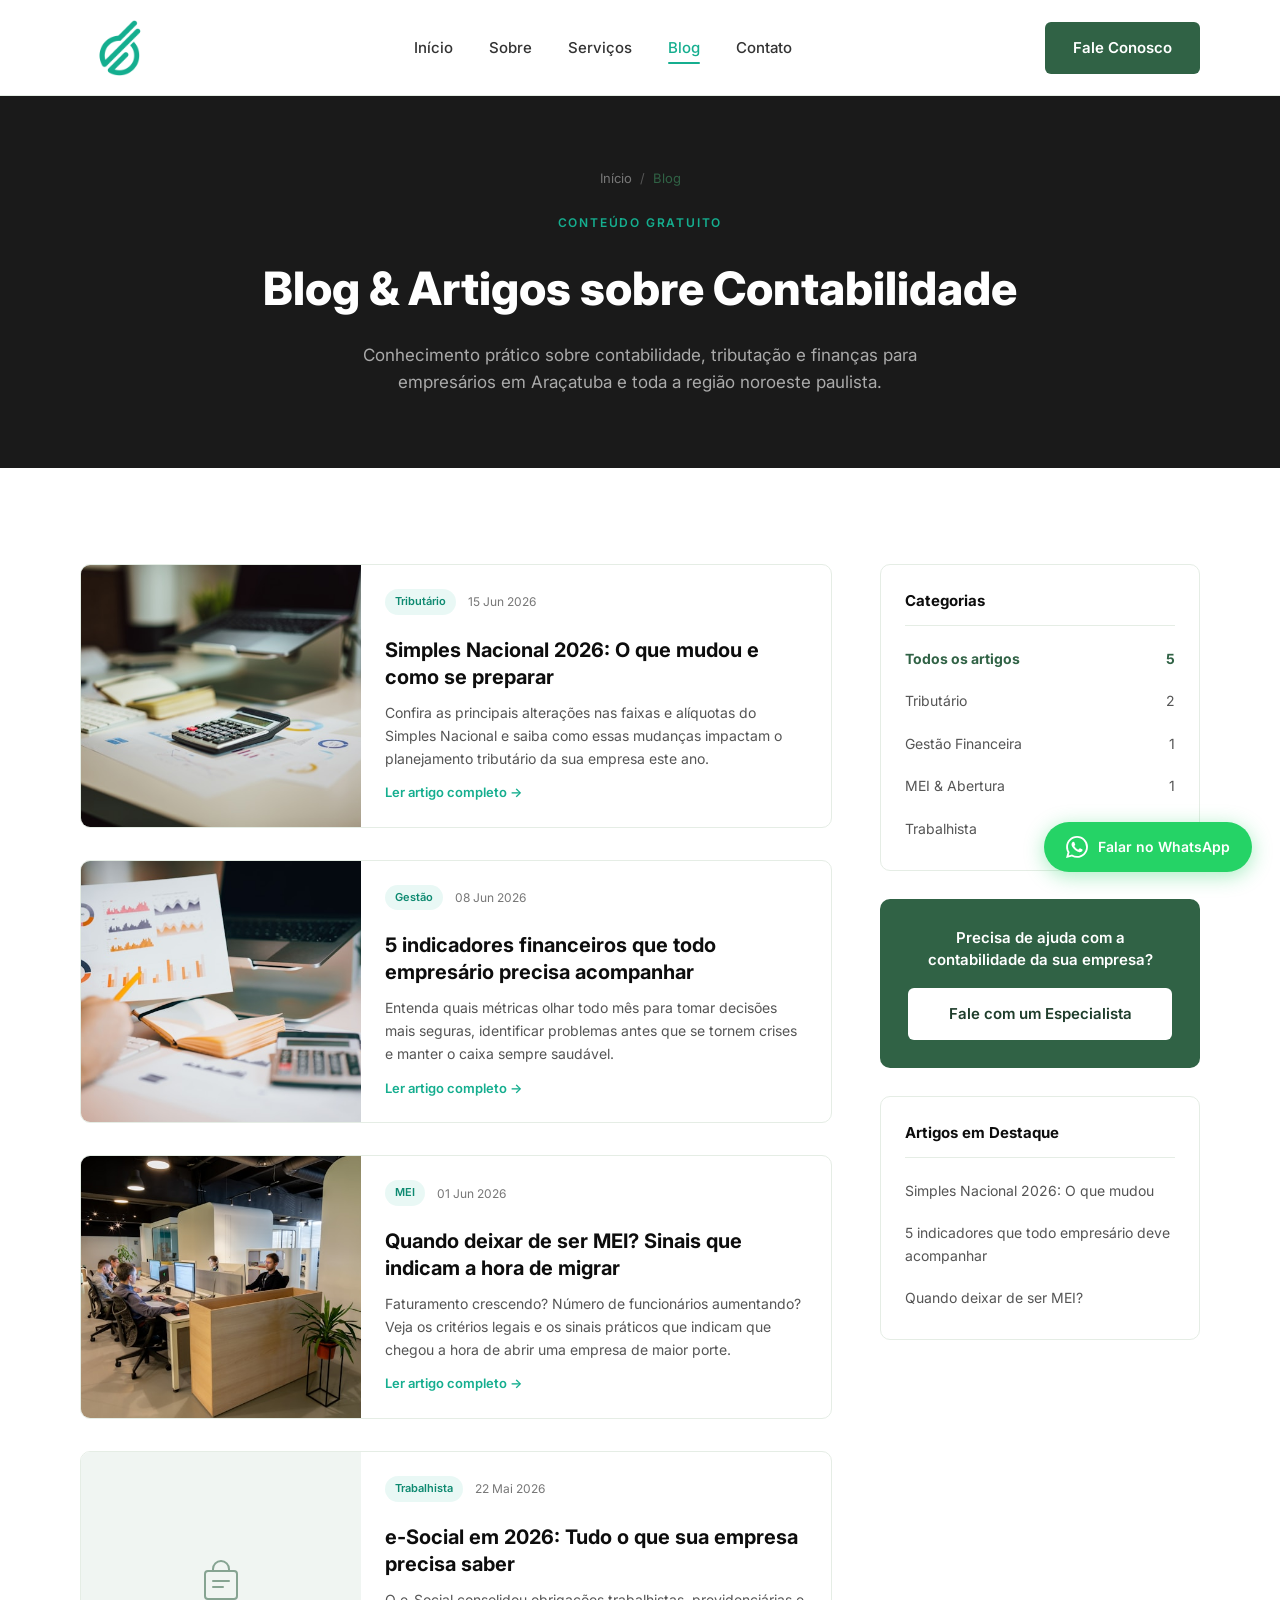
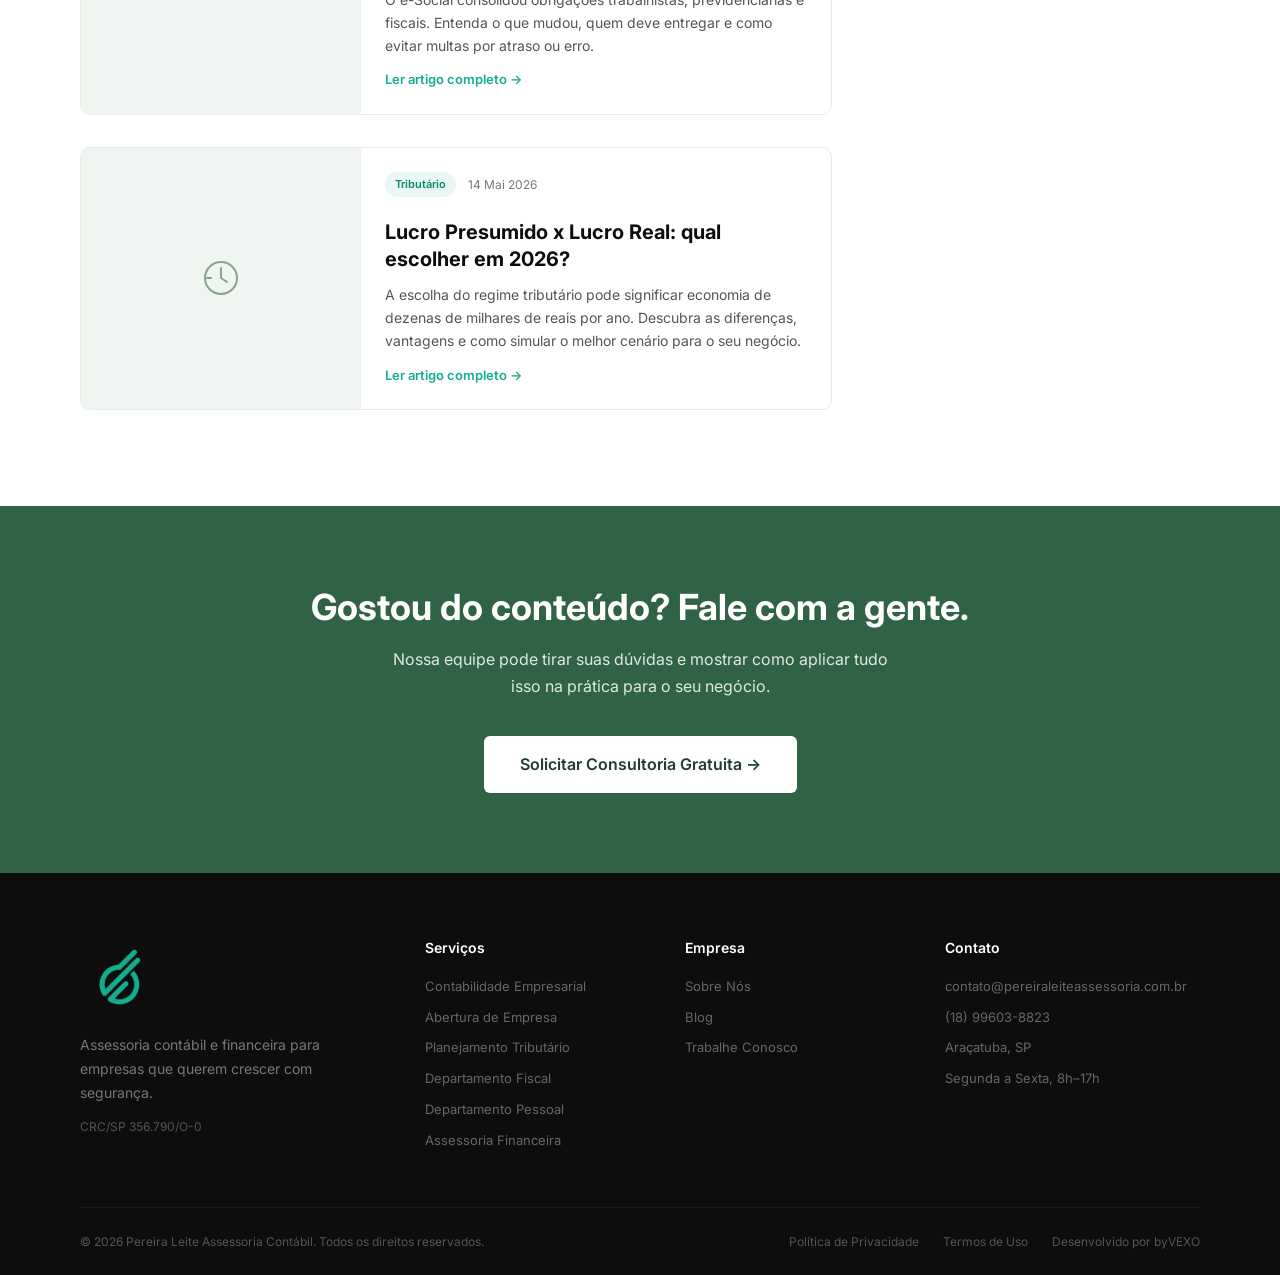
==== commit 4b0d6929: "Add files via upload" ====
--- a/blog/index.html
+++ b/blog/index.html
@@ -13,6 +13,9 @@
   <meta property="og:url" content="https://www.pereiraleiteassessoria.com.br/blog/" />
   <meta property="og:title" content="Blog de Contabilidade em Araçatuba-SP | Pereira Leite" />
   <meta property="og:description" content="Conteúdo gratuito sobre contabilidade, tributação e gestão financeira para empresários em Araçatuba e região noroeste paulista." />
+  <meta property="og:image" content="https://www.pereiraleiteassessoria.com.br/img/og-image.jpg" />
+  <meta property="og:locale" content="pt_BR" />
+  <meta property="og:site_name" content="Pereira Leite Assessoria Contábil" />
 
   <script type="application/ld+json">
   {
@@ -54,6 +57,7 @@
   <meta name="twitter:card" content="summary_large_image" />
   <meta name="twitter:title" content="Blog | Pereira Leite Assessoria Contábil" />
   <meta name="twitter:description" content="Dicas de contabilidade, tributação e gestão financeira para empresários em Araçatuba-SP." />
+  <meta name="twitter:image" content="https://www.pereiraleiteassessoria.com.br/img/og-image.jpg" />
   <meta name="theme-color" content="#306245" />
   <link rel="manifest" href="../manifest.json" />
   <meta name="geo.region" content="BR-SP" />
@@ -277,6 +281,7 @@
         <div class="footer-bottom-links">
           <a href="#">Política de Privacidade</a>
           <a href="#">Termos de Uso</a>
+          <a href="https://byvexo.com.br/" target="_blank" rel="noopener">Desenvolvido por byVEXO</a>
         </div>
       </div>
     </div>
--- a/css/style.css
+++ b/css/style.css
@@ -779,6 +779,8 @@
 .service-full-card {
   background: var(--white);
   border: 1px solid var(--border);
+  display: flex;
+  flex-direction: column;
   border-radius: var(--radius-md);
   padding: 36px 32px;
   transition: all .25s;
@@ -787,7 +789,8 @@
 .service-full-card .service-icon { margin-bottom: 20px; }
 .service-full-title { font-size: 22px; font-weight: 700; color: var(--black); margin-bottom: 12px; }
 .service-full-desc { font-size: 15px; color: var(--gray-500); line-height: 1.7; margin-bottom: 20px; }
-.service-includes { display: flex; flex-direction: column; gap: 8px; }
+.service-includes { display: flex; flex-direction: column; gap: 8px; flex: 1; }
+.service-full-btn { margin-top: 24px; align-self: flex-start; }
 .service-includes li {
   display: flex;
   align-items: center;
